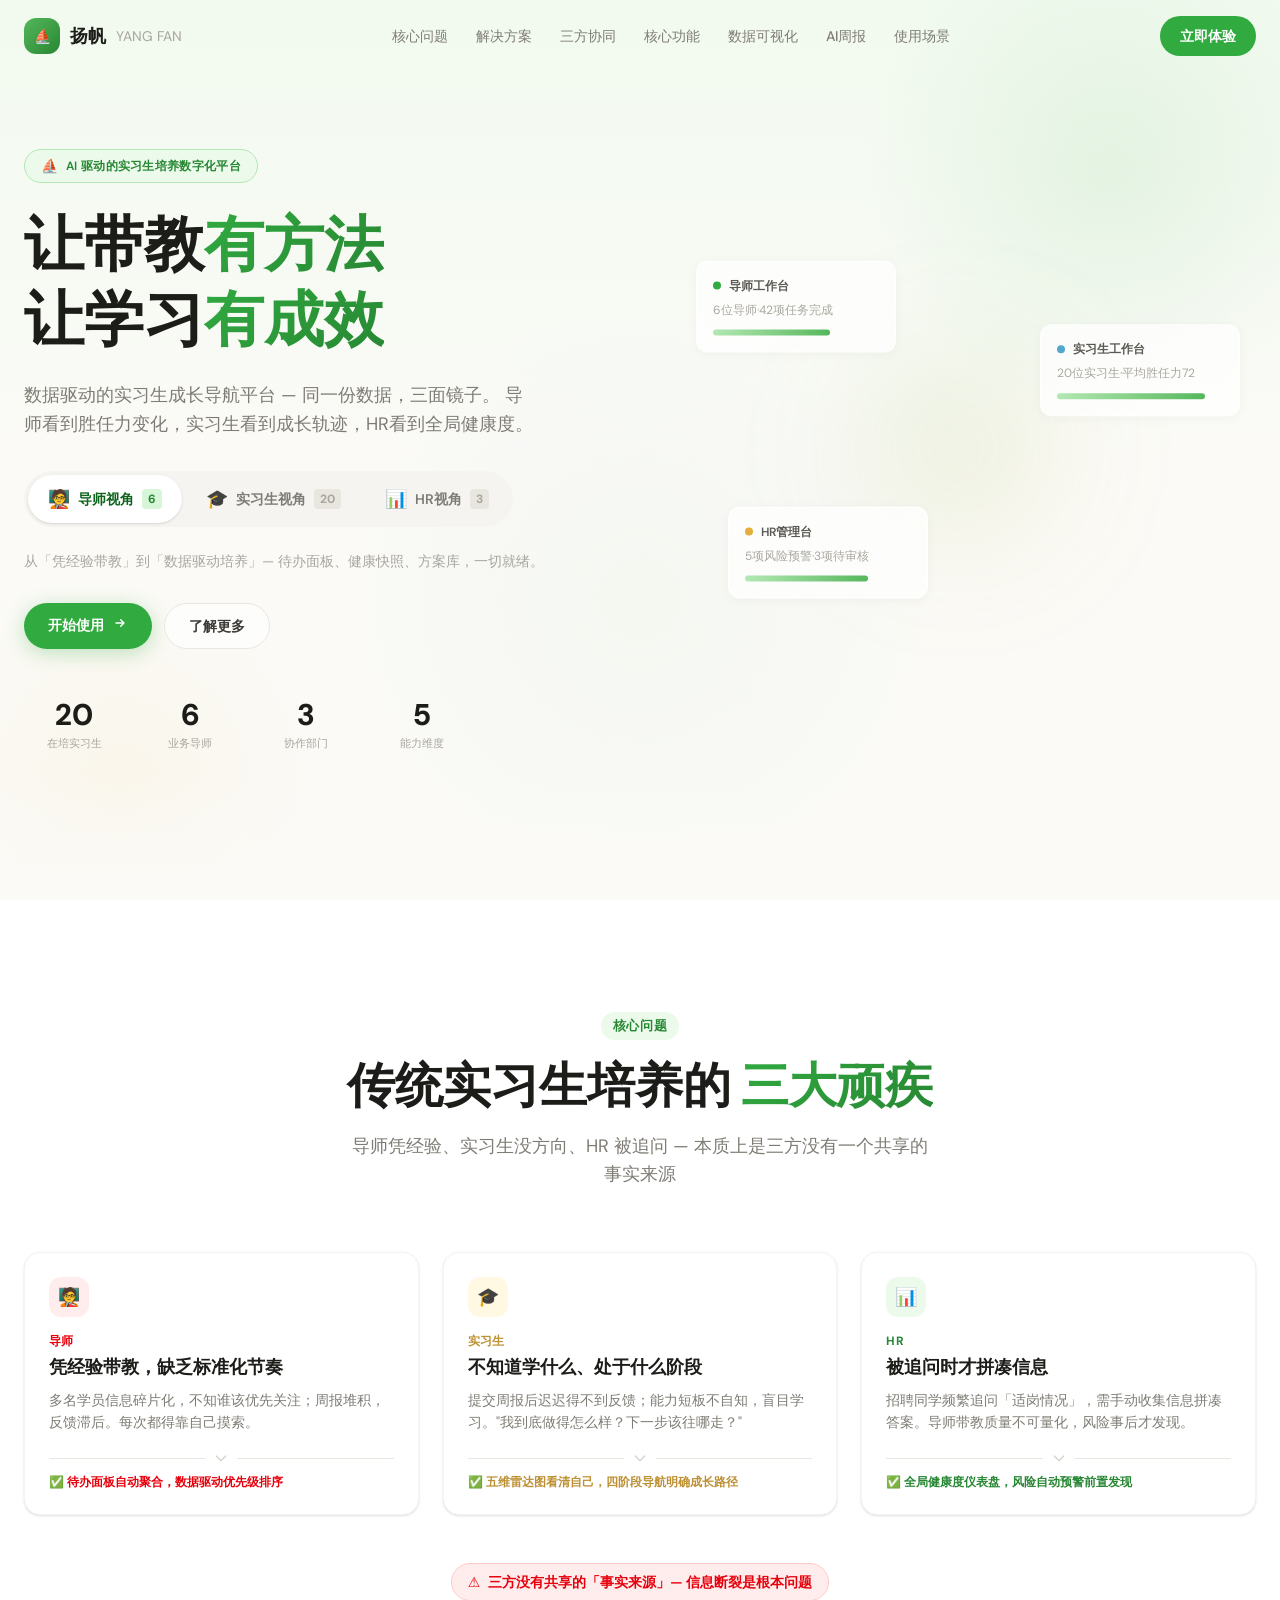
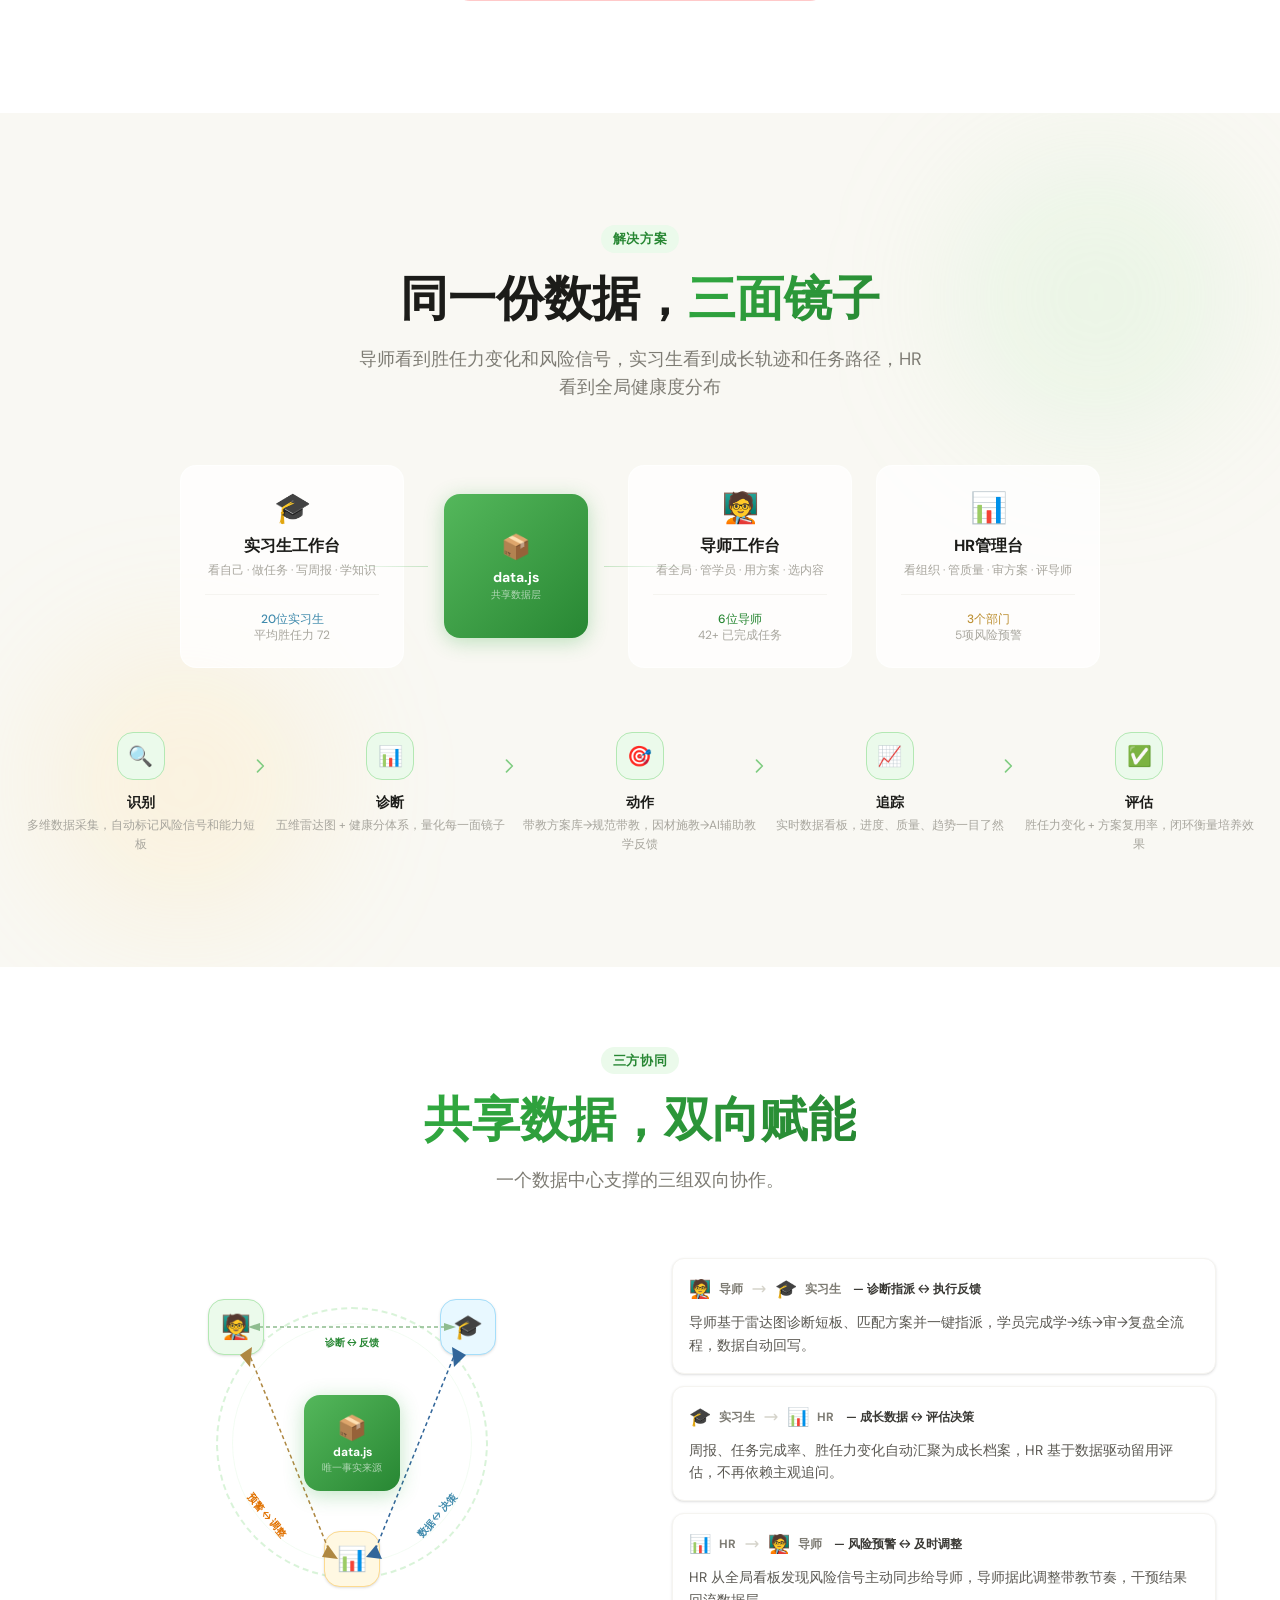
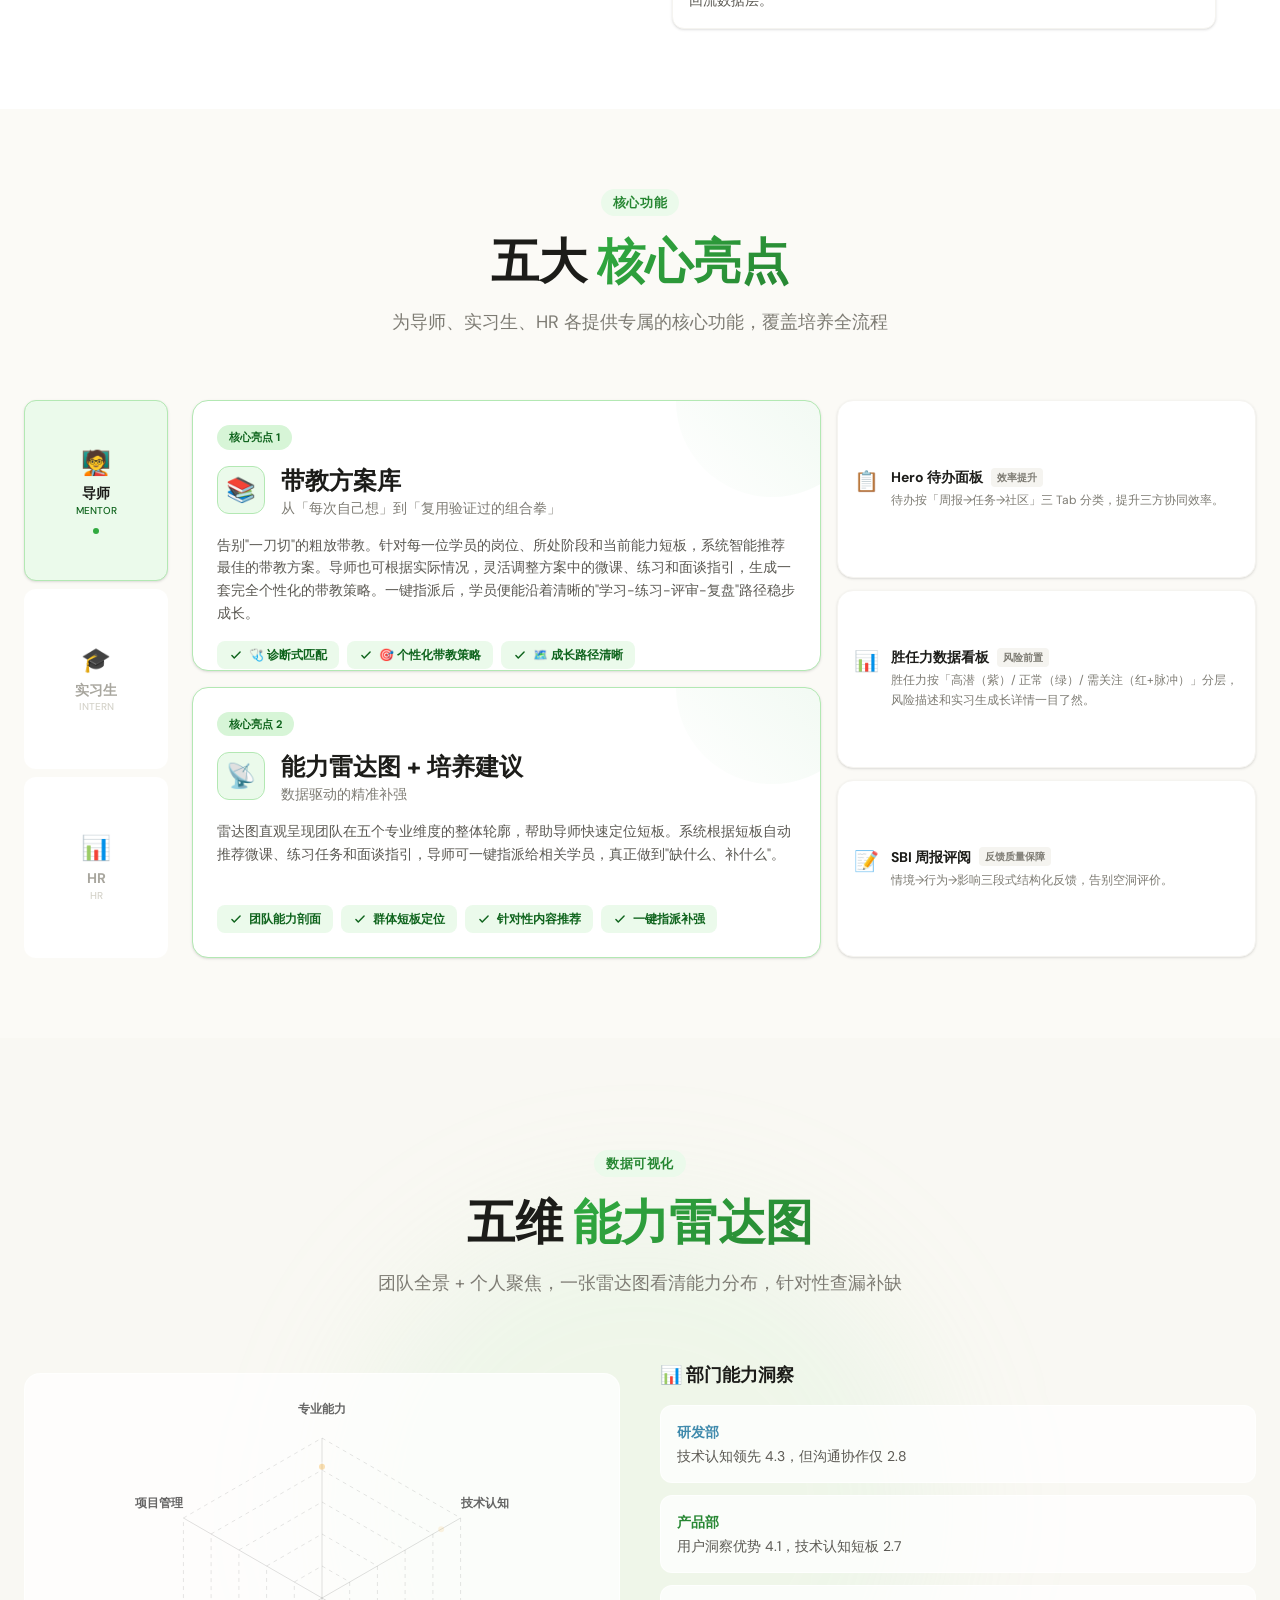
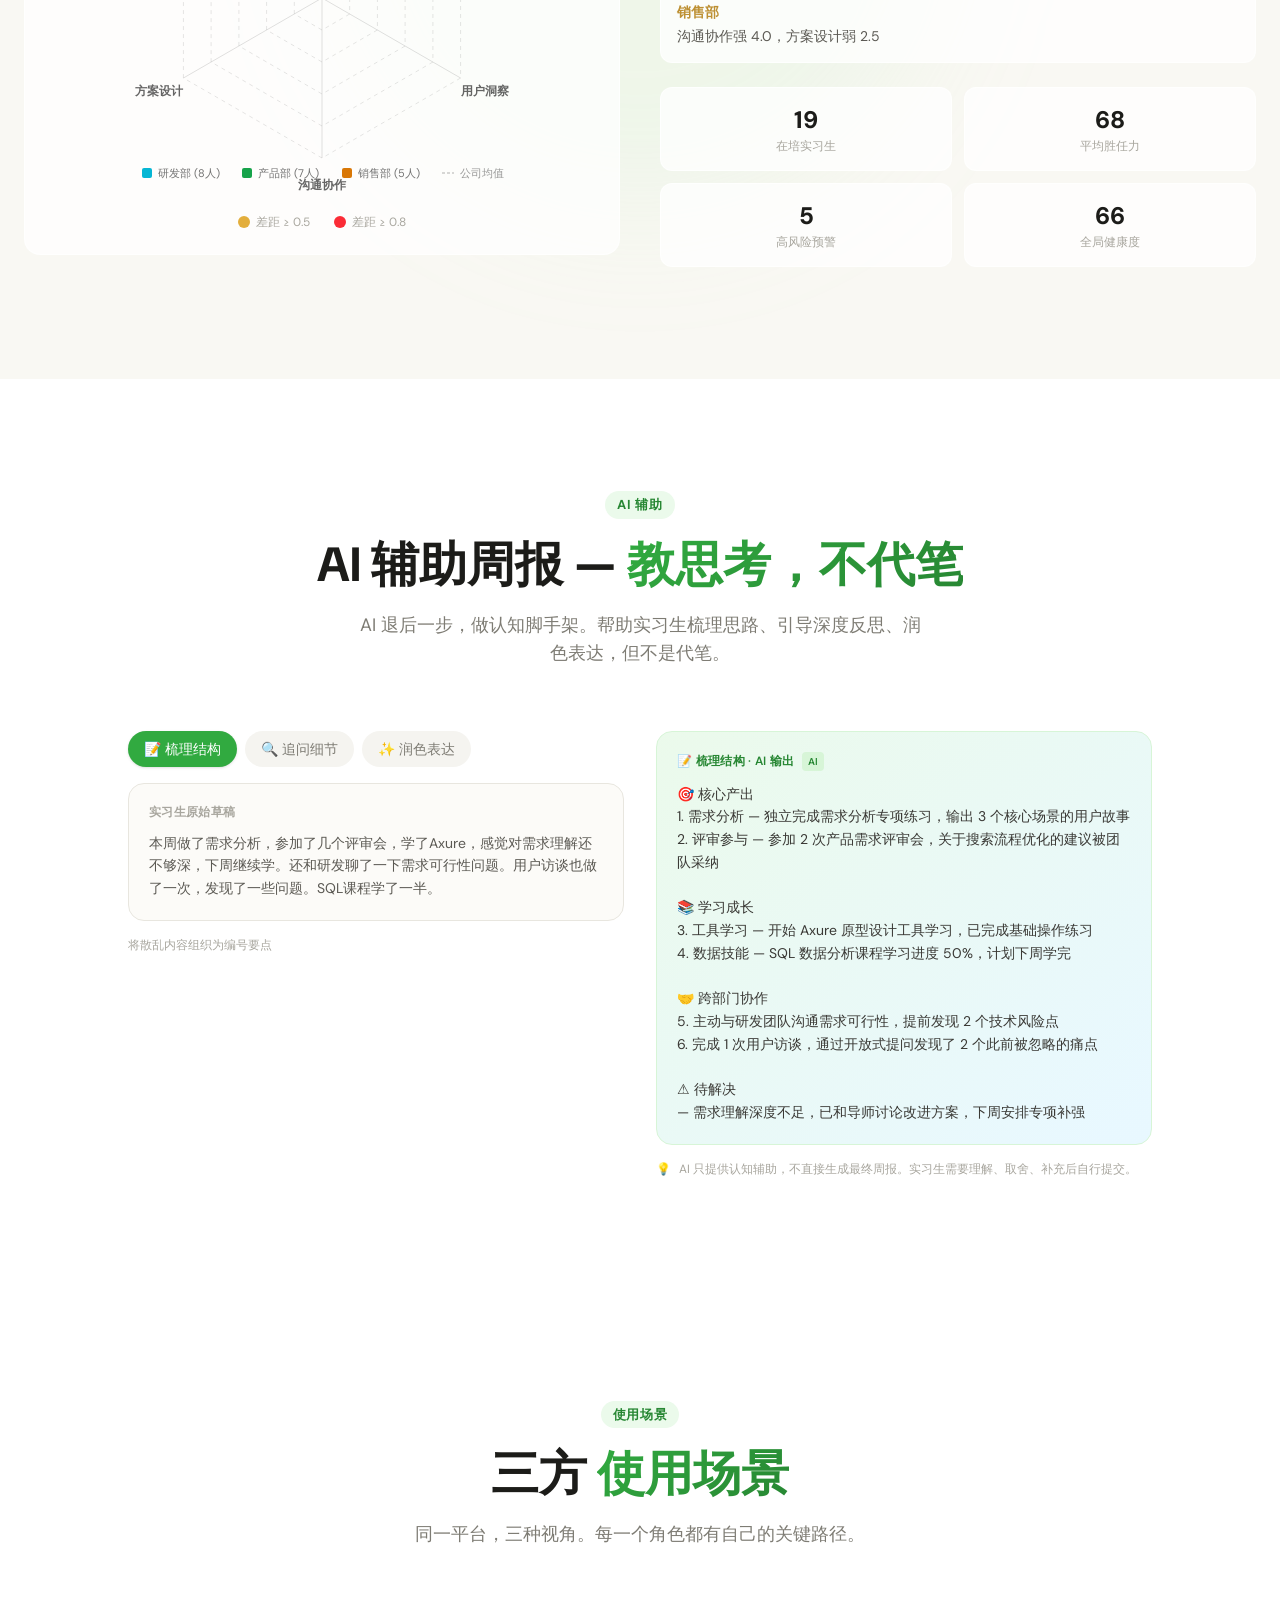
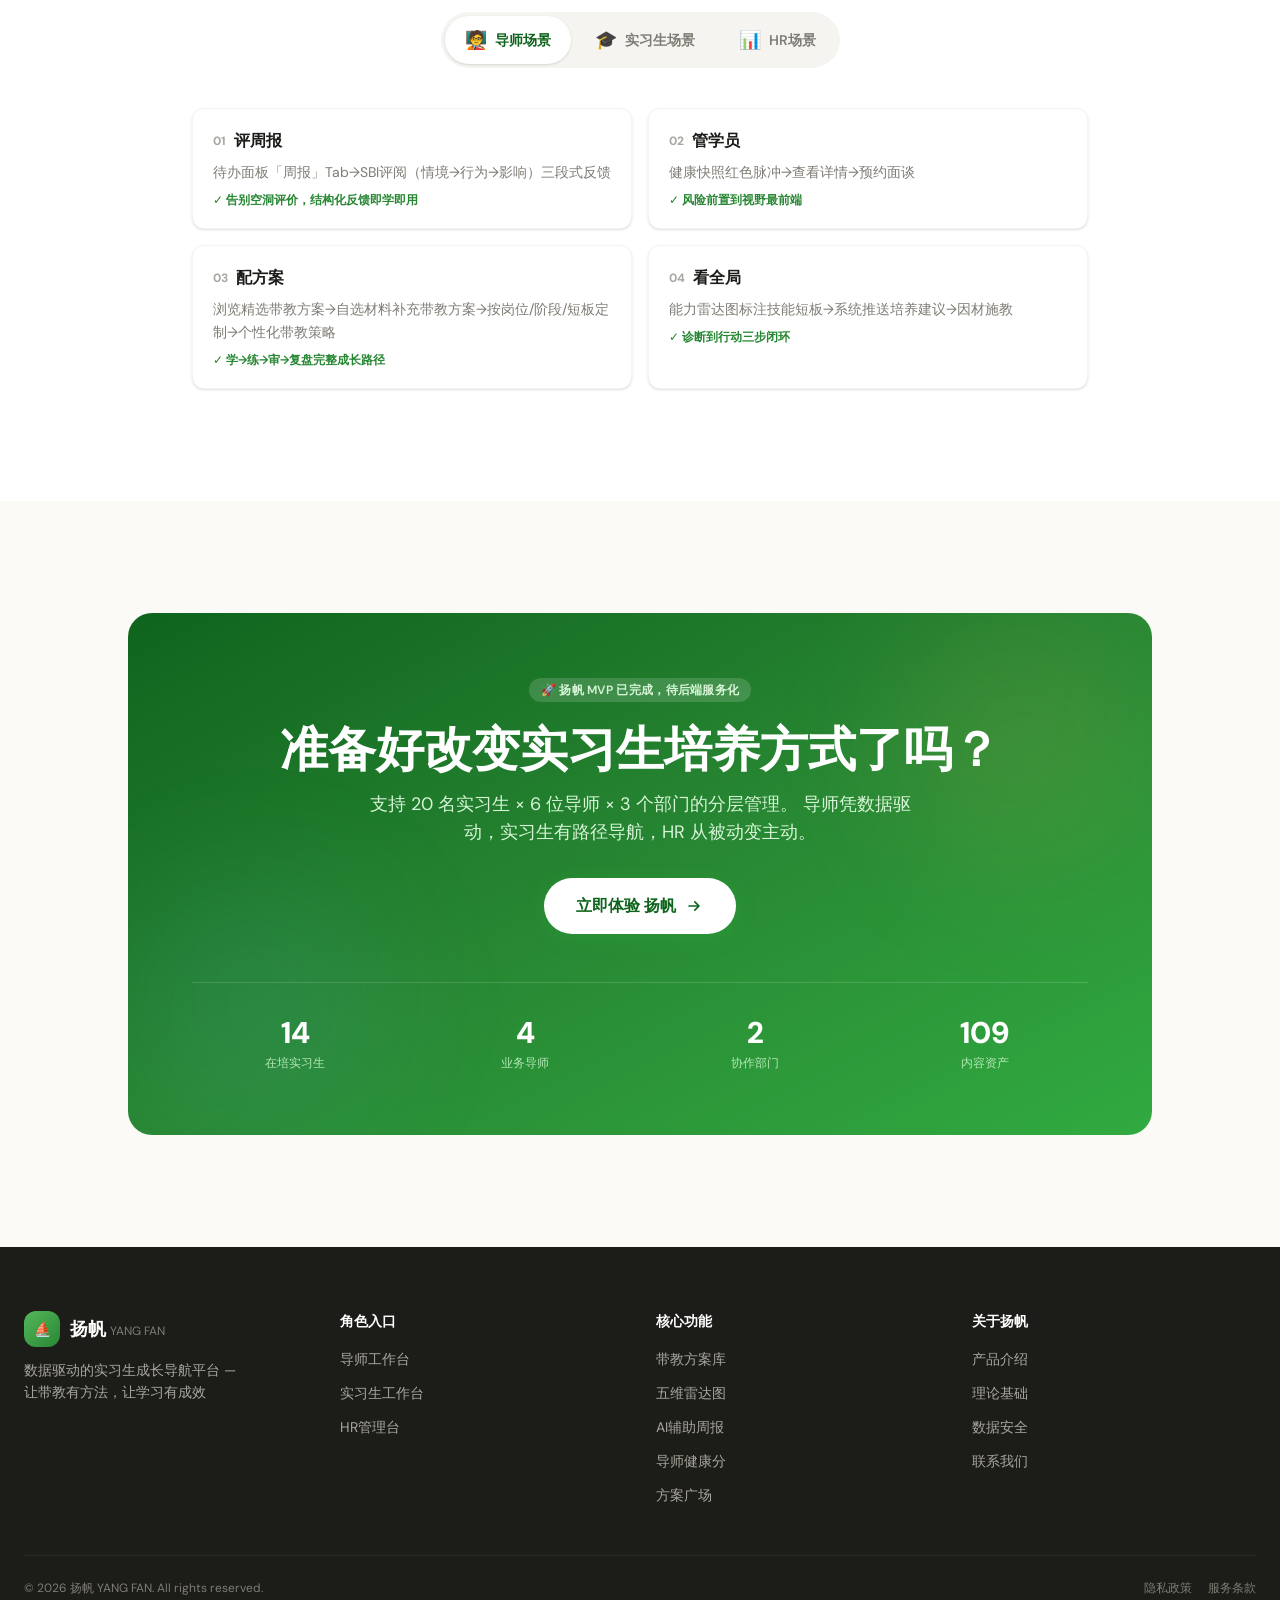
==== index.html @ 38d9a48e "Deploy yangfan-demo-zh demo" ====
<!DOCTYPE html>
<html lang="zh-CN">
<head>
  <meta charset="UTF-8" />
  <meta name="viewport" content="width=device-width, initial-scale=1.0" />
  <title>扬帆 YANG FAN — 数据驱动的实习生成长导航平台</title>
  <link rel="preconnect" href="https://fonts.googleapis.com" />
  <link rel="preconnect" href="https://fonts.gstatic.com" crossorigin />
  <link href="https://fonts.googleapis.com/css2?family=DM+Sans:opsz,wght@9..40,400;9..40,500;9..40,600;9..40,700;9..40,800&display=swap" rel="stylesheet" />
  <script type="module" crossorigin src="./assets/index-LBkyWSXF.js"></script>
  <link rel="stylesheet" crossorigin href="./assets/index-oeOdbUMu.css">
</head>
<body>
  <div id="root"></div>
</body>
</html>
---- assets/index-oeOdbUMu.css ----
/*! tailwindcss v4.3.1 | MIT License | https://tailwindcss.com */@layer properties{@supports (((-webkit-hyphens:none)) and (not (margin-trim:inline))) or ((-moz-orient:inline) and (not (color:rgb(from red r g b)))){*,:before,:after,::backdrop{--tw-translate-x:0;--tw-translate-y:0;--tw-translate-z:0;--tw-rotate-x:initial;--tw-rotate-y:initial;--tw-rotate-z:initial;--tw-skew-x:initial;--tw-skew-y:initial;--tw-space-y-reverse:0;--tw-border-style:solid;--tw-gradient-position:initial;--tw-gradient-from:#0000;--tw-gradient-via:#0000;--tw-gradient-to:#0000;--tw-gradient-stops:initial;--tw-gradient-via-stops:initial;--tw-gradient-from-position:0%;--tw-gradient-via-position:50%;--tw-gradient-to-position:100%;--tw-leading:initial;--tw-font-weight:initial;--tw-tracking:initial;--tw-shadow:0 0 #0000;--tw-shadow-color:initial;--tw-shadow-alpha:100%;--tw-inset-shadow:0 0 #0000;--tw-inset-shadow-color:initial;--tw-inset-shadow-alpha:100%;--tw-ring-color:initial;--tw-ring-shadow:0 0 #0000;--tw-inset-ring-color:initial;--tw-inset-ring-shadow:0 0 #0000;--tw-ring-inset:initial;--tw-ring-offset-width:0px;--tw-ring-offset-color:#fff;--tw-ring-offset-shadow:0 0 #0000;--tw-blur:initial;--tw-brightness:initial;--tw-contrast:initial;--tw-grayscale:initial;--tw-hue-rotate:initial;--tw-invert:initial;--tw-opacity:initial;--tw-saturate:initial;--tw-sepia:initial;--tw-drop-shadow:initial;--tw-drop-shadow-color:initial;--tw-drop-shadow-alpha:100%;--tw-drop-shadow-size:initial;--tw-backdrop-blur:initial;--tw-backdrop-brightness:initial;--tw-backdrop-contrast:initial;--tw-backdrop-grayscale:initial;--tw-backdrop-hue-rotate:initial;--tw-backdrop-invert:initial;--tw-backdrop-opacity:initial;--tw-backdrop-saturate:initial;--tw-backdrop-sepia:initial;--tw-duration:initial;--tw-ease:initial;--tw-scale-x:1;--tw-scale-y:1;--tw-scale-z:1}}}@layer theme{:root,:host{--font-sans:"DM Sans", "Inter", system-ui, -apple-system, "PingFang SC", "Microsoft YaHei", sans-serif;--font-mono:ui-monospace, SFMono-Regular, Menlo, Monaco, Consolas, "Liberation Mono", "Courier New", monospace;--color-red-200:oklch(88.5% .062 18.334);--color-red-500:oklch(63.7% .237 25.331);--color-red-600:oklch(57.7% .245 27.325);--color-amber-600:oklch(66.6% .179 58.318);--color-yellow-50:oklch(98% .03 90);--color-yellow-100:oklch(95% .07 88);--color-yellow-200:oklch(90% .1 86);--color-yellow-400:oklch(82% .13 85);--color-yellow-500:oklch(78% .14 83);--color-yellow-600:oklch(68% .12 82);--color-yellow-700:oklch(56% .1 80);--color-green-50:oklch(97% .025 145);--color-green-100:oklch(94% .05 145);--color-green-200:oklch(88% .09 145);--color-green-300:oklch(78% .13 145);--color-green-400:oklch(70% .16 145);--color-green-500:oklch(65% .18 145);--color-green-600:oklch(55% .15 145);--color-green-700:oklch(44% .13 145);--color-sky-50:oklch(97% .02 230);--color-sky-100:oklch(93% .04 230);--color-sky-200:oklch(87% .07 230);--color-sky-400:oklch(74% .1 230);--color-sky-500:oklch(69% .1 230);--color-sky-600:oklch(60% .09 230);--color-sky-700:oklch(48% .07 230);--color-neutral-50:oklch(98.8% .004 96);--color-neutral-100:oklch(96.8% .006 96);--color-neutral-200:oklch(92.5% .01 96);--color-neutral-300:oklch(86.5% .012 96);--color-neutral-400:oklch(72.5% .012 96);--color-neutral-500:oklch(58.5% .012 96);--color-neutral-600:oklch(46.5% .01 96);--color-neutral-700:oklch(34.5% .008 96);--color-neutral-800:oklch(22.5% .006 96);--color-white:#fff;--spacing:.25rem;--container-md:28rem;--container-lg:32rem;--container-xl:36rem;--container-2xl:42rem;--container-4xl:56rem;--container-5xl:64rem;--container-6xl:72rem;--container-7xl:80rem;--text-xs:.75rem;--text-xs--line-height:calc(1 / .75);--text-sm:.875rem;--text-sm--line-height:calc(1.25 / .875);--text-base:1rem;--text-base--line-height: 1.5 ;--text-lg:1.125rem;--text-lg--line-height:calc(1.75 / 1.125);--text-xl:1.25rem;--text-xl--line-height:calc(1.75 / 1.25);--text-2xl:1.5rem;--text-2xl--line-height:calc(2 / 1.5);--text-3xl:1.875rem;--text-3xl--line-height: 1.2 ;--text-4xl:2.25rem;--text-4xl--line-height:calc(2.5 / 2.25);--text-5xl:3rem;--text-5xl--line-height:1;--text-6xl:3.75rem;--text-6xl--line-height:1;--font-weight-normal:400;--font-weight-medium:500;--font-weight-semibold:600;--font-weight-bold:700;--font-weight-extrabold:800;--tracking-wide:.025em;--tracking-wider:.05em;--leading-tight:1.25;--leading-normal:1.5;--leading-relaxed:1.625;--radius-lg:.5rem;--radius-xl:.75rem;--radius-2xl:1rem;--radius-3xl:1.5rem;--shadow-xs:0 1px 2px 0 #0000000d;--shadow-sm:0 1px 3px 0 #0000001a, 0 1px 2px -1px #0000001a;--shadow-md:0 4px 6px -1px #0000001a, 0 2px 4px -2px #0000001a;--shadow-lg:0 10px 15px -3px #0000001a, 0 4px 6px -4px #0000001a;--shadow-xl:0 20px 25px -5px #0000001a, 0 8px 10px -6px #0000001a;--ease-in:cubic-bezier(.4, 0, 1, 1);--ease-out:cubic-bezier(0, 0, .2, 1);--ease-in-out:cubic-bezier(.4, 0, .2, 1);--blur-sm:8px;--blur-xl:24px;--blur-3xl:64px;--default-transition-duration:.15s;--default-transition-timing-function:cubic-bezier(.4, 0, .2, 1);--default-font-family:var(--font-sans);--default-mono-font-family:var(--font-mono);--color-danger-light:oklch(96% .02 18);--color-bg:oklch(98.5% .005 96);--color-bg-warm:oklch(97.8% .006 96);--shadow-card:0 4px 20px oklch(0% 0 0/.06)}}@layer base{*,:after,:before,::backdrop{box-sizing:border-box;border:0 solid;margin:0;padding:0}::file-selector-button{box-sizing:border-box;border:0 solid;margin:0;padding:0}html,:host{-webkit-text-size-adjust:100%;-moz-tab-size:4;tab-size:4;line-height:1.5;font-family:var(--default-font-family,ui-sans-serif, system-ui, sans-serif, "Apple Color Emoji", "Segoe UI Emoji", "Segoe UI Symbol", "Noto Color Emoji");font-feature-settings:var(--default-font-feature-settings,normal);font-variation-settings:var(--default-font-variation-settings,normal);-webkit-tap-highlight-color:transparent}hr{height:0;color:inherit;border-top-width:1px}abbr:where([title]){-webkit-text-decoration:underline dotted;text-decoration:underline dotted}h1,h2,h3,h4,h5,h6{font-size:inherit;font-weight:inherit}a{color:inherit;-webkit-text-decoration:inherit;text-decoration:inherit}b,strong{font-weight:bolder}code,kbd,samp,pre{font-family:var(--default-mono-font-family,ui-monospace, SFMono-Regular, Menlo, Monaco, Consolas, "Liberation Mono", "Courier New", monospace);font-feature-settings:var(--default-mono-font-feature-settings,normal);font-variation-settings:var(--default-mono-font-variation-settings,normal);font-size:1em}small{font-size:80%}sub,sup{vertical-align:baseline;font-size:75%;line-height:0;position:relative}sub{bottom:-.25em}sup{top:-.5em}table{text-indent:0;border-color:inherit;border-collapse:collapse}:-moz-focusring{outline:auto}progress{vertical-align:baseline}summary{display:list-item}ol,ul,menu{list-style:none}img,svg,video,canvas,audio,iframe,embed,object{vertical-align:middle;display:block}img,video{max-width:100%;height:auto}button,input,select,optgroup,textarea{font:inherit;font-feature-settings:inherit;font-variation-settings:inherit;letter-spacing:inherit;color:inherit;opacity:1;background-color:#0000;border-radius:0}::file-selector-button{font:inherit;font-feature-settings:inherit;font-variation-settings:inherit;letter-spacing:inherit;color:inherit;opacity:1;background-color:#0000;border-radius:0}:where(select:is([multiple],[size])) optgroup{font-weight:bolder}:where(select:is([multiple],[size])) optgroup option{padding-inline-start:20px}::file-selector-button{margin-inline-end:4px}::placeholder{opacity:1}@supports (not ((-webkit-appearance:-apple-pay-button))) or (contain-intrinsic-size:1px){::placeholder{color:currentColor}@supports (color:color-mix(in lab,red,red)){::placeholder{color:color-mix(in oklab,currentcolor 50%,transparent)}}}textarea{resize:vertical}::-webkit-search-decoration{-webkit-appearance:none}::-webkit-date-and-time-value{min-height:1lh;text-align:inherit}::-webkit-datetime-edit{display:inline-flex}::-webkit-datetime-edit-fields-wrapper{padding:0}::-webkit-datetime-edit{padding-block:0}::-webkit-datetime-edit-year-field{padding-block:0}::-webkit-datetime-edit-month-field{padding-block:0}::-webkit-datetime-edit-day-field{padding-block:0}::-webkit-datetime-edit-hour-field{padding-block:0}::-webkit-datetime-edit-minute-field{padding-block:0}::-webkit-datetime-edit-second-field{padding-block:0}::-webkit-datetime-edit-millisecond-field{padding-block:0}::-webkit-datetime-edit-meridiem-field{padding-block:0}::-webkit-calendar-picker-indicator{line-height:1}:-moz-ui-invalid{box-shadow:none}button,input:where([type=button],[type=reset],[type=submit]){-webkit-appearance:button;-moz-appearance:button;appearance:button}::file-selector-button{-webkit-appearance:button;-moz-appearance:button;appearance:button}::-webkit-inner-spin-button{height:auto}::-webkit-outer-spin-button{height:auto}[hidden]:where(:not([hidden=until-found])){display:none!important}html{scroll-behavior:smooth;font-family:var(--font-sans)}body{background-color:var(--color-bg);color:var(--color-neutral-800);-webkit-font-smoothing:antialiased;-moz-osx-font-smoothing:grayscale}::selection{color:var(--color-green-700);background-color:#31aa4033}}@layer components;@layer utilities{.pointer-events-none{pointer-events:none}.visible{visibility:visible}.absolute{position:absolute}.fixed{position:fixed}.relative{position:relative}.inset-0{top:0;right:0;bottom:0;left:0}.inset-2{inset:calc(var(--spacing) * 2)}.inset-6{inset:calc(var(--spacing) * 6)}.-top-20{top:calc(var(--spacing) * -20)}.top-0{top:0}.top-1\/2{top:50%}.top-1\/3{top:33.3333%}.top-4{top:calc(var(--spacing) * 4)}.top-6{top:calc(var(--spacing) * 6)}.top-9{top:calc(var(--spacing) * 9)}.top-10{top:calc(var(--spacing) * 10)}.top-20{top:calc(var(--spacing) * 20)}.-right-3{right:calc(var(--spacing) * -3)}.-right-20{right:calc(var(--spacing) * -20)}.-right-28{right:calc(var(--spacing) * -28)}.right-0{right:0}.right-4{right:calc(var(--spacing) * 4)}.right-8{right:calc(var(--spacing) * 8)}.right-10{right:calc(var(--spacing) * 10)}.-bottom-20{bottom:calc(var(--spacing) * -20)}.bottom-0{bottom:0}.bottom-10{bottom:calc(var(--spacing) * 10)}.bottom-12{bottom:calc(var(--spacing) * 12)}.bottom-16{bottom:calc(var(--spacing) * 16)}.-left-20{left:calc(var(--spacing) * -20)}.-left-28{left:calc(var(--spacing) * -28)}.left-0{left:0}.left-1\/2{left:50%}.left-8{left:calc(var(--spacing) * 8)}.left-10{left:calc(var(--spacing) * 10)}.left-16{left:calc(var(--spacing) * 16)}.z-10{z-index:10}.z-50{z-index:50}.col-span-2{grid-column:span 2/span 2}.container{width:100%}@media(min-width:40rem){.container{max-width:40rem}}@media(min-width:48rem){.container{max-width:48rem}}@media(min-width:64rem){.container{max-width:64rem}}@media(min-width:80rem){.container{max-width:80rem}}@media(min-width:96rem){.container{max-width:96rem}}.mx-auto{margin-inline:auto}.mt-0\.5{margin-top:calc(var(--spacing) * .5)}.mt-1{margin-top:var(--spacing)}.mt-2{margin-top:calc(var(--spacing) * 2)}.mt-3{margin-top:calc(var(--spacing) * 3)}.mt-4{margin-top:calc(var(--spacing) * 4)}.mt-12{margin-top:calc(var(--spacing) * 12)}.mt-auto{margin-top:auto}.mb-0\.5{margin-bottom:calc(var(--spacing) * .5)}.mb-1{margin-bottom:var(--spacing)}.mb-2{margin-bottom:calc(var(--spacing) * 2)}.mb-3{margin-bottom:calc(var(--spacing) * 3)}.mb-4{margin-bottom:calc(var(--spacing) * 4)}.mb-6{margin-bottom:calc(var(--spacing) * 6)}.mb-8{margin-bottom:calc(var(--spacing) * 8)}.mb-10{margin-bottom:calc(var(--spacing) * 10)}.mb-12{margin-bottom:calc(var(--spacing) * 12)}.mb-16{margin-bottom:calc(var(--spacing) * 16)}.ml-1{margin-left:var(--spacing)}.ml-2{margin-left:calc(var(--spacing) * 2)}.block{display:block}.contents{display:contents}.flex{display:flex}.grid{display:grid}.hidden{display:none}.inline{display:inline}.inline-block{display:inline-block}.inline-flex{display:inline-flex}.table{display:table}.table-row{display:table-row}.h-1\.5{height:calc(var(--spacing) * 1.5)}.h-2{height:calc(var(--spacing) * 2)}.h-3{height:calc(var(--spacing) * 3)}.h-3\.5{height:calc(var(--spacing) * 3.5)}.h-4{height:calc(var(--spacing) * 4)}.h-5{height:calc(var(--spacing) * 5)}.h-9{height:calc(var(--spacing) * 9)}.h-10{height:calc(var(--spacing) * 10)}.h-12{height:calc(var(--spacing) * 12)}.h-14{height:calc(var(--spacing) * 14)}.h-16{height:calc(var(--spacing) * 16)}.h-24{height:calc(var(--spacing) * 24)}.h-28{height:calc(var(--spacing) * 28)}.h-32{height:calc(var(--spacing) * 32)}.h-48{height:calc(var(--spacing) * 48)}.h-64{height:calc(var(--spacing) * 64)}.h-72{height:calc(var(--spacing) * 72)}.h-\[400px\]{height:400px}.h-\[500px\]{height:500px}.h-\[600px\]{height:600px}.h-auto{height:auto}.h-full{height:100%}.h-px{height:1px}.min-h-\[280px\]{min-height:280px}.min-h-screen{min-height:100vh}.w-1\.5{width:calc(var(--spacing) * 1.5)}.w-2{width:calc(var(--spacing) * 2)}.w-3{width:calc(var(--spacing) * 3)}.w-3\.5{width:calc(var(--spacing) * 3.5)}.w-4{width:calc(var(--spacing) * 4)}.w-5{width:calc(var(--spacing) * 5)}.w-9{width:calc(var(--spacing) * 9)}.w-10{width:calc(var(--spacing) * 10)}.w-12{width:calc(var(--spacing) * 12)}.w-14{width:calc(var(--spacing) * 14)}.w-24{width:calc(var(--spacing) * 24)}.w-28{width:calc(var(--spacing) * 28)}.w-48{width:calc(var(--spacing) * 48)}.w-64{width:calc(var(--spacing) * 64)}.w-72{width:calc(var(--spacing) * 72)}.w-\[400px\]{width:400px}.w-\[500px\]{width:500px}.w-\[600px\]{width:600px}.w-full{width:100%}.max-w-2xl{max-width:var(--container-2xl)}.max-w-4xl{max-width:var(--container-4xl)}.max-w-5xl{max-width:var(--container-5xl)}.max-w-6xl{max-width:var(--container-6xl)}.max-w-7xl{max-width:var(--container-7xl)}.max-w-56{max-width:calc(var(--spacing) * 56)}.max-w-\[400px\]{max-width:400px}.max-w-lg{max-width:var(--container-lg)}.max-w-md{max-width:var(--container-md)}.max-w-xl{max-width:var(--container-xl)}.min-w-0{min-width:0}.flex-1{flex:1}.flex-shrink{flex-shrink:1}.shrink-0{flex-shrink:0}.border-collapse{border-collapse:collapse}.-translate-x-1\/2{--tw-translate-x: -50% ;translate:var(--tw-translate-x) var(--tw-translate-y)}.translate-x-1\/4{--tw-translate-x: 25% ;translate:var(--tw-translate-x) var(--tw-translate-y)}.-translate-y-1\/2{--tw-translate-y: -50% ;translate:var(--tw-translate-x) var(--tw-translate-y)}.-rotate-\[50deg\]{rotate:-50deg}.rotate-\[50deg\]{rotate:50deg}.transform{transform:var(--tw-rotate-x,) var(--tw-rotate-y,) var(--tw-rotate-z,) var(--tw-skew-x,) var(--tw-skew-y,)}.resize{resize:both}.grid-cols-1{grid-template-columns:repeat(1,minmax(0,1fr))}.grid-cols-2{grid-template-columns:repeat(2,minmax(0,1fr))}.grid-cols-4{grid-template-columns:repeat(4,minmax(0,1fr))}.flex-col{flex-direction:column}.flex-wrap{flex-wrap:wrap}.items-center{align-items:center}.items-start{align-items:flex-start}.justify-between{justify-content:space-between}.justify-center{justify-content:center}.gap-1{gap:var(--spacing)}.gap-1\.5{gap:calc(var(--spacing) * 1.5)}.gap-2{gap:calc(var(--spacing) * 2)}.gap-2\.5{gap:calc(var(--spacing) * 2.5)}.gap-3{gap:calc(var(--spacing) * 3)}.gap-4{gap:calc(var(--spacing) * 4)}.gap-5{gap:calc(var(--spacing) * 5)}.gap-6{gap:calc(var(--spacing) * 6)}.gap-8{gap:calc(var(--spacing) * 8)}.gap-10{gap:calc(var(--spacing) * 10)}.gap-12{gap:calc(var(--spacing) * 12)}:where(.space-y-2>:not(:last-child)){--tw-space-y-reverse:0;margin-block-start:calc(calc(var(--spacing) * 2) * var(--tw-space-y-reverse));margin-block-end:calc(calc(var(--spacing) * 2) * calc(1 - var(--tw-space-y-reverse)))}:where(.space-y-2\.5>:not(:last-child)){--tw-space-y-reverse:0;margin-block-start:calc(calc(var(--spacing) * 2.5) * var(--tw-space-y-reverse));margin-block-end:calc(calc(var(--spacing) * 2.5) * calc(1 - var(--tw-space-y-reverse)))}:where(.space-y-4>:not(:last-child)){--tw-space-y-reverse:0;margin-block-start:calc(calc(var(--spacing) * 4) * var(--tw-space-y-reverse));margin-block-end:calc(calc(var(--spacing) * 4) * calc(1 - var(--tw-space-y-reverse)))}:where(.space-y-6>:not(:last-child)){--tw-space-y-reverse:0;margin-block-start:calc(calc(var(--spacing) * 6) * var(--tw-space-y-reverse));margin-block-end:calc(calc(var(--spacing) * 6) * calc(1 - var(--tw-space-y-reverse)))}.self-start{align-self:flex-start}.overflow-hidden{overflow:hidden}.rounded{border-radius:.25rem}.rounded-2xl{border-radius:var(--radius-2xl)}.rounded-3xl{border-radius:var(--radius-3xl)}.rounded-full{border-radius:3.40282e38px}.rounded-lg{border-radius:var(--radius-lg)}.rounded-xl{border-radius:var(--radius-xl)}.border{border-style:var(--tw-border-style);border-width:1px}.border-2{border-style:var(--tw-border-style);border-width:2px}.border-t{border-top-style:var(--tw-border-style);border-top-width:1px}.border-dashed{--tw-border-style:dashed;border-style:dashed}.border-green-100{border-color:var(--color-green-100)}.border-green-100\/30{border-color:#d7f5d74d}@supports (color:color-mix(in lab,red,red)){.border-green-100\/30{border-color:color-mix(in oklab,var(--color-green-100) 30%,transparent)}}.border-green-200{border-color:var(--color-green-200)}.border-green-200\/50{border-color:#b3e8b380}@supports (color:color-mix(in lab,red,red)){.border-green-200\/50{border-color:color-mix(in oklab,var(--color-green-200) 50%,transparent)}}.border-neutral-100{border-color:var(--color-neutral-100)}.border-neutral-200{border-color:var(--color-neutral-200)}.border-neutral-700\/50{border-color:#3a393580}@supports (color:color-mix(in lab,red,red)){.border-neutral-700\/50{border-color:color-mix(in oklab,var(--color-neutral-700) 50%,transparent)}}.border-red-200{border-color:var(--color-red-200)}.border-sky-100{border-color:var(--color-sky-100)}.border-sky-200{border-color:var(--color-sky-200)}.border-transparent{border-color:#0000}.border-white\/15{border-color:#ffffff26}@supports (color:color-mix(in lab,red,red)){.border-white\/15{border-color:color-mix(in oklab,var(--color-white) 15%,transparent)}}.border-white\/20{border-color:#fff3}@supports (color:color-mix(in lab,red,red)){.border-white\/20{border-color:color-mix(in oklab,var(--color-white) 20%,transparent)}}.border-white\/80{border-color:#fffc}@supports (color:color-mix(in lab,red,red)){.border-white\/80{border-color:color-mix(in oklab,var(--color-white) 80%,transparent)}}.border-yellow-100{border-color:var(--color-yellow-100)}.border-yellow-200{border-color:var(--color-yellow-200)}.border-t-green-500{border-top-color:var(--color-green-500)}.border-t-red-500{border-top-color:var(--color-red-500)}.border-t-yellow-500{border-top-color:var(--color-yellow-500)}.border-l-green-400{border-left-color:var(--color-green-400)}.border-l-sky-400{border-left-color:var(--color-sky-400)}.border-l-yellow-400{border-left-color:var(--color-yellow-400)}.bg-bg{background-color:var(--color-bg)}.bg-bg-warm{background-color:var(--color-bg-warm)}.bg-danger-light{background-color:var(--color-danger-light)}.bg-green-50{background-color:var(--color-green-50)}.bg-green-50\/50{background-color:#ebfaeb80}@supports (color:color-mix(in lab,red,red)){.bg-green-50\/50{background-color:color-mix(in oklab,var(--color-green-50) 50%,transparent)}}.bg-green-100{background-color:var(--color-green-100)}.bg-green-200\/15{background-color:#b3e8b326}@supports (color:color-mix(in lab,red,red)){.bg-green-200\/15{background-color:color-mix(in oklab,var(--color-green-200) 15%,transparent)}}.bg-green-200\/20{background-color:#b3e8b333}@supports (color:color-mix(in lab,red,red)){.bg-green-200\/20{background-color:color-mix(in oklab,var(--color-green-200) 20%,transparent)}}.bg-green-400{background-color:var(--color-green-400)}.bg-green-400\/30{background-color:#54b85b4d}@supports (color:color-mix(in lab,red,red)){.bg-green-400\/30{background-color:color-mix(in oklab,var(--color-green-400) 30%,transparent)}}.bg-green-500{background-color:var(--color-green-500)}.bg-green-500\/20{background-color:#31aa4033}@supports (color:color-mix(in lab,red,red)){.bg-green-500\/20{background-color:color-mix(in oklab,var(--color-green-500) 20%,transparent)}}.bg-green-500\/30{background-color:#31aa404d}@supports (color:color-mix(in lab,red,red)){.bg-green-500\/30{background-color:color-mix(in oklab,var(--color-green-500) 30%,transparent)}}.bg-neutral-50{background-color:var(--color-neutral-50)}.bg-neutral-100{background-color:var(--color-neutral-100)}.bg-neutral-200{background-color:var(--color-neutral-200)}.bg-neutral-800{background-color:var(--color-neutral-800)}.bg-red-500{background-color:var(--color-red-500)}.bg-sky-50{background-color:var(--color-sky-50)}.bg-sky-50\/50{background-color:#e9f8ff80}@supports (color:color-mix(in lab,red,red)){.bg-sky-50\/50{background-color:color-mix(in oklab,var(--color-sky-50) 50%,transparent)}}.bg-sky-100{background-color:var(--color-sky-100)}.bg-sky-400\/10{background-color:#61b7de1a}@supports (color:color-mix(in lab,red,red)){.bg-sky-400\/10{background-color:color-mix(in oklab,var(--color-sky-400) 10%,transparent)}}.bg-sky-500{background-color:var(--color-sky-500)}.bg-transparent{background-color:#0000}.bg-white{background-color:var(--color-white)}.bg-white\/10{background-color:#ffffff1a}@supports (color:color-mix(in lab,red,red)){.bg-white\/10{background-color:color-mix(in oklab,var(--color-white) 10%,transparent)}}.bg-white\/15{background-color:#ffffff26}@supports (color:color-mix(in lab,red,red)){.bg-white\/15{background-color:color-mix(in oklab,var(--color-white) 15%,transparent)}}.bg-white\/50{background-color:#ffffff80}@supports (color:color-mix(in lab,red,red)){.bg-white\/50{background-color:color-mix(in oklab,var(--color-white) 50%,transparent)}}.bg-white\/60{background-color:#fff9}@supports (color:color-mix(in lab,red,red)){.bg-white\/60{background-color:color-mix(in oklab,var(--color-white) 60%,transparent)}}.bg-white\/80{background-color:#fffc}@supports (color:color-mix(in lab,red,red)){.bg-white\/80{background-color:color-mix(in oklab,var(--color-white) 80%,transparent)}}.bg-yellow-50{background-color:var(--color-yellow-50)}.bg-yellow-50\/50{background-color:#fff8e580}@supports (color:color-mix(in lab,red,red)){.bg-yellow-50\/50{background-color:color-mix(in oklab,var(--color-yellow-50) 50%,transparent)}}.bg-yellow-100{background-color:var(--color-yellow-100)}.bg-yellow-200\/20{background-color:#fcda9033}@supports (color:color-mix(in lab,red,red)){.bg-yellow-200\/20{background-color:color-mix(in oklab,var(--color-yellow-200) 20%,transparent)}}.bg-yellow-400\/10{background-color:#ebbd571a}@supports (color:color-mix(in lab,red,red)){.bg-yellow-400\/10{background-color:color-mix(in oklab,var(--color-yellow-400) 10%,transparent)}}.bg-yellow-500{background-color:var(--color-yellow-500)}.bg-gradient-to-b{--tw-gradient-position:to bottom in oklab;background-image:linear-gradient(var(--tw-gradient-stops))}.bg-gradient-to-bl{--tw-gradient-position:to bottom left in oklab;background-image:linear-gradient(var(--tw-gradient-stops))}.bg-gradient-to-br{--tw-gradient-position:to bottom right in oklab;background-image:linear-gradient(var(--tw-gradient-stops))}.bg-gradient-to-l{--tw-gradient-position:to left in oklab;background-image:linear-gradient(var(--tw-gradient-stops))}.bg-gradient-to-r{--tw-gradient-position:to right in oklab;background-image:linear-gradient(var(--tw-gradient-stops))}.bg-gradient-to-t{--tw-gradient-position:to top in oklab;background-image:linear-gradient(var(--tw-gradient-stops))}.from-bg{--tw-gradient-from:var(--color-bg);--tw-gradient-stops:var(--tw-gradient-via-stops,var(--tw-gradient-position), var(--tw-gradient-from) var(--tw-gradient-from-position), var(--tw-gradient-to) var(--tw-gradient-to-position))}.from-green-50{--tw-gradient-from:var(--color-green-50);--tw-gradient-stops:var(--tw-gradient-via-stops,var(--tw-gradient-position), var(--tw-gradient-from) var(--tw-gradient-from-position), var(--tw-gradient-to) var(--tw-gradient-to-position))}.from-green-50\/60{--tw-gradient-from:#ebfaeb99}@supports (color:color-mix(in lab,red,red)){.from-green-50\/60{--tw-gradient-from:color-mix(in oklab, var(--color-green-50) 60%, transparent)}}.from-green-50\/60{--tw-gradient-stops:var(--tw-gradient-via-stops,var(--tw-gradient-position), var(--tw-gradient-from) var(--tw-gradient-from-position), var(--tw-gradient-to) var(--tw-gradient-to-position))}.from-green-200{--tw-gradient-from:var(--color-green-200);--tw-gradient-stops:var(--tw-gradient-via-stops,var(--tw-gradient-position), var(--tw-gradient-from) var(--tw-gradient-from-position), var(--tw-gradient-to) var(--tw-gradient-to-position))}.from-green-400{--tw-gradient-from:var(--color-green-400);--tw-gradient-stops:var(--tw-gradient-via-stops,var(--tw-gradient-position), var(--tw-gradient-from) var(--tw-gradient-from-position), var(--tw-gradient-to) var(--tw-gradient-to-position))}.from-green-400\/30{--tw-gradient-from:#54b85b4d}@supports (color:color-mix(in lab,red,red)){.from-green-400\/30{--tw-gradient-from:color-mix(in oklab, var(--color-green-400) 30%, transparent)}}.from-green-400\/30{--tw-gradient-stops:var(--tw-gradient-via-stops,var(--tw-gradient-position), var(--tw-gradient-from) var(--tw-gradient-from-position), var(--tw-gradient-to) var(--tw-gradient-to-position))}.from-green-500\/10{--tw-gradient-from:#31aa401a}@supports (color:color-mix(in lab,red,red)){.from-green-500\/10{--tw-gradient-from:color-mix(in oklab, var(--color-green-500) 10%, transparent)}}.from-green-500\/10{--tw-gradient-stops:var(--tw-gradient-via-stops,var(--tw-gradient-position), var(--tw-gradient-from) var(--tw-gradient-from-position), var(--tw-gradient-to) var(--tw-gradient-to-position))}.from-green-500\/15{--tw-gradient-from:#31aa4026}@supports (color:color-mix(in lab,red,red)){.from-green-500\/15{--tw-gradient-from:color-mix(in oklab, var(--color-green-500) 15%, transparent)}}.from-green-500\/15{--tw-gradient-stops:var(--tw-gradient-via-stops,var(--tw-gradient-position), var(--tw-gradient-from) var(--tw-gradient-from-position), var(--tw-gradient-to) var(--tw-gradient-to-position))}.from-green-700{--tw-gradient-from:var(--color-green-700);--tw-gradient-stops:var(--tw-gradient-via-stops,var(--tw-gradient-position), var(--tw-gradient-from) var(--tw-gradient-from-position), var(--tw-gradient-to) var(--tw-gradient-to-position))}.from-sky-500\/10{--tw-gradient-from:#51a7cd1a}@supports (color:color-mix(in lab,red,red)){.from-sky-500\/10{--tw-gradient-from:color-mix(in oklab, var(--color-sky-500) 10%, transparent)}}.from-sky-500\/10{--tw-gradient-stops:var(--tw-gradient-via-stops,var(--tw-gradient-position), var(--tw-gradient-from) var(--tw-gradient-from-position), var(--tw-gradient-to) var(--tw-gradient-to-position))}.from-yellow-500\/10{--tw-gradient-from:#e3ae3b1a}@supports (color:color-mix(in lab,red,red)){.from-yellow-500\/10{--tw-gradient-from:color-mix(in oklab, var(--color-yellow-500) 10%, transparent)}}.from-yellow-500\/10{--tw-gradient-stops:var(--tw-gradient-via-stops,var(--tw-gradient-position), var(--tw-gradient-from) var(--tw-gradient-from-position), var(--tw-gradient-to) var(--tw-gradient-to-position))}.via-bg{--tw-gradient-via:var(--color-bg);--tw-gradient-via-stops:var(--tw-gradient-position), var(--tw-gradient-from) var(--tw-gradient-from-position), var(--tw-gradient-via) var(--tw-gradient-via-position), var(--tw-gradient-to) var(--tw-gradient-to-position);--tw-gradient-stops:var(--tw-gradient-via-stops)}.via-green-600{--tw-gradient-via:var(--color-green-600);--tw-gradient-via-stops:var(--tw-gradient-position), var(--tw-gradient-from) var(--tw-gradient-from-position), var(--tw-gradient-via) var(--tw-gradient-via-position), var(--tw-gradient-to) var(--tw-gradient-to-position);--tw-gradient-stops:var(--tw-gradient-via-stops)}.to-bg{--tw-gradient-to:var(--color-bg);--tw-gradient-stops:var(--tw-gradient-via-stops,var(--tw-gradient-position), var(--tw-gradient-from) var(--tw-gradient-from-position), var(--tw-gradient-to) var(--tw-gradient-to-position))}.to-green-400{--tw-gradient-to:var(--color-green-400);--tw-gradient-stops:var(--tw-gradient-via-stops,var(--tw-gradient-position), var(--tw-gradient-from) var(--tw-gradient-from-position), var(--tw-gradient-to) var(--tw-gradient-to-position))}.to-green-500{--tw-gradient-to:var(--color-green-500);--tw-gradient-stops:var(--tw-gradient-via-stops,var(--tw-gradient-position), var(--tw-gradient-from) var(--tw-gradient-from-position), var(--tw-gradient-to) var(--tw-gradient-to-position))}.to-green-600{--tw-gradient-to:var(--color-green-600);--tw-gradient-stops:var(--tw-gradient-via-stops,var(--tw-gradient-position), var(--tw-gradient-from) var(--tw-gradient-from-position), var(--tw-gradient-to) var(--tw-gradient-to-position))}.to-sky-50{--tw-gradient-to:var(--color-sky-50);--tw-gradient-stops:var(--tw-gradient-via-stops,var(--tw-gradient-position), var(--tw-gradient-from) var(--tw-gradient-from-position), var(--tw-gradient-to) var(--tw-gradient-to-position))}.to-transparent{--tw-gradient-to:transparent;--tw-gradient-stops:var(--tw-gradient-via-stops,var(--tw-gradient-position), var(--tw-gradient-from) var(--tw-gradient-from-position), var(--tw-gradient-to) var(--tw-gradient-to-position))}.to-yellow-500\/10{--tw-gradient-to:#e3ae3b1a}@supports (color:color-mix(in lab,red,red)){.to-yellow-500\/10{--tw-gradient-to:color-mix(in oklab, var(--color-yellow-500) 10%, transparent)}}.to-yellow-500\/10{--tw-gradient-stops:var(--tw-gradient-via-stops,var(--tw-gradient-position), var(--tw-gradient-from) var(--tw-gradient-from-position), var(--tw-gradient-to) var(--tw-gradient-to-position))}.text-gradient{background:linear-gradient(135deg,var(--color-green-500),var(--color-green-600));-webkit-text-fill-color:transparent;-webkit-background-clip:text;background-clip:text}.p-1{padding:var(--spacing)}.p-2{padding:calc(var(--spacing) * 2)}.p-4{padding:calc(var(--spacing) * 4)}.p-5{padding:calc(var(--spacing) * 5)}.p-6{padding:calc(var(--spacing) * 6)}.p-10{padding:calc(var(--spacing) * 10)}.px-1\.5{padding-inline:calc(var(--spacing) * 1.5)}.px-2\.5{padding-inline:calc(var(--spacing) * 2.5)}.px-3{padding-inline:calc(var(--spacing) * 3)}.px-4{padding-inline:calc(var(--spacing) * 4)}.px-5{padding-inline:calc(var(--spacing) * 5)}.px-6{padding-inline:calc(var(--spacing) * 6)}.px-8{padding-inline:calc(var(--spacing) * 8)}.py-0\.5{padding-block:calc(var(--spacing) * .5)}.py-1{padding-block:var(--spacing)}.py-1\.5{padding-block:calc(var(--spacing) * 1.5)}.py-2{padding-block:calc(var(--spacing) * 2)}.py-2\.5{padding-block:calc(var(--spacing) * 2.5)}.py-3{padding-block:calc(var(--spacing) * 3)}.py-4{padding-block:calc(var(--spacing) * 4)}.py-16{padding-block:calc(var(--spacing) * 16)}.py-20{padding-block:calc(var(--spacing) * 20)}.py-24{padding-block:calc(var(--spacing) * 24)}.pt-4{padding-top:calc(var(--spacing) * 4)}.pt-6{padding-top:calc(var(--spacing) * 6)}.pt-8{padding-top:calc(var(--spacing) * 8)}.pt-16{padding-top:calc(var(--spacing) * 16)}.pb-8{padding-bottom:calc(var(--spacing) * 8)}.text-center{text-align:center}.text-left{text-align:left}.text-2xl{font-size:var(--text-2xl);line-height:var(--tw-leading,var(--text-2xl--line-height))}.text-3xl{font-size:var(--text-3xl);line-height:var(--tw-leading,var(--text-3xl--line-height))}.text-4xl{font-size:var(--text-4xl);line-height:var(--tw-leading,var(--text-4xl--line-height))}.text-base{font-size:var(--text-base);line-height:var(--tw-leading,var(--text-base--line-height))}.text-lg{font-size:var(--text-lg);line-height:var(--tw-leading,var(--text-lg--line-height))}.text-sm{font-size:var(--text-sm);line-height:var(--tw-leading,var(--text-sm--line-height))}.text-xl{font-size:var(--text-xl);line-height:var(--tw-leading,var(--text-xl--line-height))}.text-xs{font-size:var(--text-xs);line-height:var(--tw-leading,var(--text-xs--line-height))}.text-\[10px\]{font-size:10px}.text-\[11px\]{font-size:11px}.text-\[13px\]{font-size:13px}.leading-relaxed{--tw-leading:var(--leading-relaxed);line-height:var(--leading-relaxed)}.leading-tight{--tw-leading:var(--leading-tight);line-height:var(--leading-tight)}.font-bold{--tw-font-weight:var(--font-weight-bold);font-weight:var(--font-weight-bold)}.font-extrabold{--tw-font-weight:var(--font-weight-extrabold);font-weight:var(--font-weight-extrabold)}.font-medium{--tw-font-weight:var(--font-weight-medium);font-weight:var(--font-weight-medium)}.font-normal{--tw-font-weight:var(--font-weight-normal);font-weight:var(--font-weight-normal)}.font-semibold{--tw-font-weight:var(--font-weight-semibold);font-weight:var(--font-weight-semibold)}.tracking-wide{--tw-tracking:var(--tracking-wide);letter-spacing:var(--tracking-wide)}.tracking-wider{--tw-tracking:var(--tracking-wider);letter-spacing:var(--tracking-wider)}.whitespace-nowrap{white-space:nowrap}.whitespace-pre-line{white-space:pre-line}.text-amber-600{color:var(--color-amber-600)}.text-green-100{color:var(--color-green-100)}.text-green-200{color:var(--color-green-200)}.text-green-300{color:var(--color-green-300)}.text-green-500{color:var(--color-green-500)}.text-green-600{color:var(--color-green-600)}.text-green-700{color:var(--color-green-700)}.text-neutral-300{color:var(--color-neutral-300)}.text-neutral-400{color:var(--color-neutral-400)}.text-neutral-500{color:var(--color-neutral-500)}.text-neutral-600{color:var(--color-neutral-600)}.text-neutral-700{color:var(--color-neutral-700)}.text-neutral-800{color:var(--color-neutral-800)}.text-red-600{color:var(--color-red-600)}.text-sky-600{color:var(--color-sky-600)}.text-sky-700{color:var(--color-sky-700)}.text-white{color:var(--color-white)}.text-white\/50{color:#ffffff80}@supports (color:color-mix(in lab,red,red)){.text-white\/50{color:color-mix(in oklab,var(--color-white) 50%,transparent)}}.text-white\/60{color:#fff9}@supports (color:color-mix(in lab,red,red)){.text-white\/60{color:color-mix(in oklab,var(--color-white) 60%,transparent)}}.text-yellow-600{color:var(--color-yellow-600)}.text-yellow-700{color:var(--color-yellow-700)}.uppercase{text-transform:uppercase}.no-underline{text-decoration-line:none}.opacity-10{opacity:.1}.opacity-18{opacity:.18}.opacity-20{opacity:.2}.opacity-\[0\.025\]{opacity:.025}.shadow{--tw-shadow:0 1px 3px 0 var(--tw-shadow-color,#0000001a), 0 1px 2px -1px var(--tw-shadow-color,#0000001a);box-shadow:var(--tw-inset-shadow),var(--tw-inset-ring-shadow),var(--tw-ring-offset-shadow),var(--tw-ring-shadow),var(--tw-shadow)}.shadow-glow-green{--tw-shadow:0 4px 20px var(--tw-shadow-color,oklch(65% .18 145/.3));box-shadow:var(--tw-inset-shadow),var(--tw-inset-ring-shadow),var(--tw-ring-offset-shadow),var(--tw-ring-shadow),var(--tw-shadow)}.shadow-md{--tw-shadow:0 4px 6px -1px var(--tw-shadow-color,#0000001a), 0 2px 4px -2px var(--tw-shadow-color,#0000001a);box-shadow:var(--tw-inset-shadow),var(--tw-inset-ring-shadow),var(--tw-ring-offset-shadow),var(--tw-ring-shadow),var(--tw-shadow)}.shadow-sm{--tw-shadow:0 1px 3px 0 var(--tw-shadow-color,#0000001a), 0 1px 2px -1px var(--tw-shadow-color,#0000001a);box-shadow:var(--tw-inset-shadow),var(--tw-inset-ring-shadow),var(--tw-ring-offset-shadow),var(--tw-ring-shadow),var(--tw-shadow)}.shadow-soft{--tw-shadow:0 2px 12px var(--tw-shadow-color,oklch(0% 0 0/.04));box-shadow:var(--tw-inset-shadow),var(--tw-inset-ring-shadow),var(--tw-ring-offset-shadow),var(--tw-ring-shadow),var(--tw-shadow)}.shadow-xs{--tw-shadow:0 1px 2px 0 var(--tw-shadow-color,#0000000d);box-shadow:var(--tw-inset-shadow),var(--tw-inset-ring-shadow),var(--tw-ring-offset-shadow),var(--tw-ring-shadow),var(--tw-shadow)}.ring{--tw-ring-shadow:var(--tw-ring-inset,) 0 0 0 calc(1px + var(--tw-ring-offset-width)) var(--tw-ring-color,currentcolor);box-shadow:var(--tw-inset-shadow),var(--tw-inset-ring-shadow),var(--tw-ring-offset-shadow),var(--tw-ring-shadow),var(--tw-shadow)}.btn-glow{box-shadow:0 4px 20px #31aa404d}.btn-glow:hover{box-shadow:0 6px 28px #31aa4073}.blur{--tw-blur:blur(8px);filter:var(--tw-blur,) var(--tw-brightness,) var(--tw-contrast,) var(--tw-grayscale,) var(--tw-hue-rotate,) var(--tw-invert,) var(--tw-saturate,) var(--tw-sepia,) var(--tw-drop-shadow,)}.blur-3xl{--tw-blur:blur(var(--blur-3xl));filter:var(--tw-blur,) var(--tw-brightness,) var(--tw-contrast,) var(--tw-grayscale,) var(--tw-hue-rotate,) var(--tw-invert,) var(--tw-saturate,) var(--tw-sepia,) var(--tw-drop-shadow,)}.drop-shadow{--tw-drop-shadow-size:drop-shadow(0 1px 2px var(--tw-drop-shadow-color,#0000001a)) drop-shadow(0 1px 1px var(--tw-drop-shadow-color,#0000000f));--tw-drop-shadow:drop-shadow(0 1px 2px #0000001a) drop-shadow(0 1px 1px #0000000f);filter:var(--tw-blur,) var(--tw-brightness,) var(--tw-contrast,) var(--tw-grayscale,) var(--tw-hue-rotate,) var(--tw-invert,) var(--tw-saturate,) var(--tw-sepia,) var(--tw-drop-shadow,)}.filter{filter:var(--tw-blur,) var(--tw-brightness,) var(--tw-contrast,) var(--tw-grayscale,) var(--tw-hue-rotate,) var(--tw-invert,) var(--tw-saturate,) var(--tw-sepia,) var(--tw-drop-shadow,)}.backdrop-blur-sm{--tw-backdrop-blur:blur(var(--blur-sm));-webkit-backdrop-filter:var(--tw-backdrop-blur,) var(--tw-backdrop-brightness,) var(--tw-backdrop-contrast,) var(--tw-backdrop-grayscale,) var(--tw-backdrop-hue-rotate,) var(--tw-backdrop-invert,) var(--tw-backdrop-opacity,) var(--tw-backdrop-saturate,) var(--tw-backdrop-sepia,);backdrop-filter:var(--tw-backdrop-blur,) var(--tw-backdrop-brightness,) var(--tw-backdrop-contrast,) var(--tw-backdrop-grayscale,) var(--tw-backdrop-hue-rotate,) var(--tw-backdrop-invert,) var(--tw-backdrop-opacity,) var(--tw-backdrop-saturate,) var(--tw-backdrop-sepia,)}.backdrop-blur-xl{--tw-backdrop-blur:blur(var(--blur-xl));-webkit-backdrop-filter:var(--tw-backdrop-blur,) var(--tw-backdrop-brightness,) var(--tw-backdrop-contrast,) var(--tw-backdrop-grayscale,) var(--tw-backdrop-hue-rotate,) var(--tw-backdrop-invert,) var(--tw-backdrop-opacity,) var(--tw-backdrop-saturate,) var(--tw-backdrop-sepia,);backdrop-filter:var(--tw-backdrop-blur,) var(--tw-backdrop-brightness,) var(--tw-backdrop-contrast,) var(--tw-backdrop-grayscale,) var(--tw-backdrop-hue-rotate,) var(--tw-backdrop-invert,) var(--tw-backdrop-opacity,) var(--tw-backdrop-saturate,) var(--tw-backdrop-sepia,)}.glass{-webkit-backdrop-filter:blur(16px)saturate(160%);background:#ffffffbf;border:1px solid #ffffffb3}.backdrop-filter{-webkit-backdrop-filter:var(--tw-backdrop-blur,) var(--tw-backdrop-brightness,) var(--tw-backdrop-contrast,) var(--tw-backdrop-grayscale,) var(--tw-backdrop-hue-rotate,) var(--tw-backdrop-invert,) var(--tw-backdrop-opacity,) var(--tw-backdrop-saturate,) var(--tw-backdrop-sepia,);backdrop-filter:var(--tw-backdrop-blur,) var(--tw-backdrop-brightness,) var(--tw-backdrop-contrast,) var(--tw-backdrop-grayscale,) var(--tw-backdrop-hue-rotate,) var(--tw-backdrop-invert,) var(--tw-backdrop-opacity,) var(--tw-backdrop-saturate,) var(--tw-backdrop-sepia,)}.transition{transition-property:color,background-color,border-color,outline-color,text-decoration-color,fill,stroke,--tw-gradient-from,--tw-gradient-via,--tw-gradient-to,opacity,box-shadow,transform,translate,scale,rotate,filter,-webkit-backdrop-filter,backdrop-filter,display,content-visibility,overlay,pointer-events;transition-timing-function:var(--tw-ease,var(--default-transition-timing-function));transition-duration:var(--tw-duration,var(--default-transition-duration))}.transition-all{transition-property:all;transition-timing-function:var(--tw-ease,var(--default-transition-timing-function));transition-duration:var(--tw-duration,var(--default-transition-duration))}.transition-colors{transition-property:color,background-color,border-color,outline-color,text-decoration-color,fill,stroke,--tw-gradient-from,--tw-gradient-via,--tw-gradient-to;transition-timing-function:var(--tw-ease,var(--default-transition-timing-function));transition-duration:var(--tw-duration,var(--default-transition-duration))}.transition-shadow{transition-property:box-shadow;transition-timing-function:var(--tw-ease,var(--default-transition-timing-function));transition-duration:var(--tw-duration,var(--default-transition-duration))}.duration-200{--tw-duration:.2s;transition-duration:.2s}.duration-300{--tw-duration:.3s;transition-duration:.3s}.ease-in{--tw-ease:var(--ease-in);transition-timing-function:var(--ease-in)}.ease-in-out{--tw-ease:var(--ease-in-out);transition-timing-function:var(--ease-in-out)}.ease-out{--tw-ease:var(--ease-out);transition-timing-function:var(--ease-out)}@media(hover:hover){.hover\:-translate-y-0\.5:hover{--tw-translate-y:calc(var(--spacing) * -.5);translate:var(--tw-translate-x) var(--tw-translate-y)}.hover\:-translate-y-1:hover{--tw-translate-y:calc(var(--spacing) * -1);translate:var(--tw-translate-x) var(--tw-translate-y)}.hover\:border-neutral-300:hover{border-color:var(--color-neutral-300)}.hover\:bg-green-50:hover{background-color:var(--color-green-50)}.hover\:bg-green-600:hover{background-color:var(--color-green-600)}.hover\:bg-neutral-50:hover{background-color:var(--color-neutral-50)}.hover\:bg-neutral-100:hover{background-color:var(--color-neutral-100)}.hover\:bg-neutral-200:hover{background-color:var(--color-neutral-200)}.hover\:bg-white:hover{background-color:var(--color-white)}.hover\:text-green-300:hover{color:var(--color-green-300)}.hover\:text-neutral-300:hover{color:var(--color-neutral-300)}.hover\:text-neutral-600:hover{color:var(--color-neutral-600)}.hover\:text-neutral-700:hover{color:var(--color-neutral-700)}.hover\:text-white\/90:hover{color:#ffffffe6}@supports (color:color-mix(in lab,red,red)){.hover\:text-white\/90:hover{color:color-mix(in oklab,var(--color-white) 90%,transparent)}}.hover\:shadow-card:hover{--tw-shadow:0 4px 20px var(--tw-shadow-color,oklch(0% 0 0/.06));box-shadow:var(--tw-inset-shadow),var(--tw-inset-ring-shadow),var(--tw-ring-offset-shadow),var(--tw-ring-shadow),var(--tw-shadow)}.hover\:shadow-glow-green:hover{--tw-shadow:0 4px 20px var(--tw-shadow-color,oklch(65% .18 145/.3));box-shadow:var(--tw-inset-shadow),var(--tw-inset-ring-shadow),var(--tw-ring-offset-shadow),var(--tw-ring-shadow),var(--tw-shadow)}.hover\:shadow-md:hover{--tw-shadow:0 4px 6px -1px var(--tw-shadow-color,#0000001a), 0 2px 4px -2px var(--tw-shadow-color,#0000001a);box-shadow:var(--tw-inset-shadow),var(--tw-inset-ring-shadow),var(--tw-ring-offset-shadow),var(--tw-ring-shadow),var(--tw-shadow)}}.active\:scale-95:active{--tw-scale-x:95%;--tw-scale-y:95%;--tw-scale-z:95%;scale:var(--tw-scale-x) var(--tw-scale-y)}@media(min-width:40rem){.sm\:inline{display:inline}.sm\:inline-flex{display:inline-flex}.sm\:w-56{width:calc(var(--spacing) * 56)}.sm\:grid-cols-3{grid-template-columns:repeat(3,minmax(0,1fr))}.sm\:flex-row{flex-direction:row}.sm\:text-3xl{font-size:var(--text-3xl);line-height:var(--tw-leading,var(--text-3xl--line-height))}.sm\:text-5xl{font-size:var(--text-5xl);line-height:var(--tw-leading,var(--text-5xl--line-height))}}@media(min-width:48rem){.md\:col-span-1{grid-column:span 1/span 1}.md\:flex{display:flex}.md\:hidden{display:none}.md\:h-18{height:calc(var(--spacing) * 18)}.md\:grid-cols-2{grid-template-columns:repeat(2,minmax(0,1fr))}.md\:grid-cols-3{grid-template-columns:repeat(3,minmax(0,1fr))}.md\:grid-cols-4{grid-template-columns:repeat(4,minmax(0,1fr))}.md\:p-16{padding:calc(var(--spacing) * 16)}.md\:py-20{padding-block:calc(var(--spacing) * 20)}.md\:py-28{padding-block:calc(var(--spacing) * 28)}.md\:py-32{padding-block:calc(var(--spacing) * 32)}.md\:text-2xl{font-size:var(--text-2xl);line-height:var(--tw-leading,var(--text-2xl--line-height))}.md\:text-3xl{font-size:var(--text-3xl);line-height:var(--tw-leading,var(--text-3xl--line-height))}.md\:text-4xl{font-size:var(--text-4xl);line-height:var(--tw-leading,var(--text-4xl--line-height))}.md\:text-lg{font-size:var(--text-lg);line-height:var(--tw-leading,var(--text-lg--line-height))}}@media(min-width:64rem){.lg\:mx-auto{margin-inline:auto}.lg\:mb-3{margin-bottom:calc(var(--spacing) * 3)}.lg\:block{display:block}.lg\:flex{display:flex}.lg\:h-36{height:calc(var(--spacing) * 36)}.lg\:w-1\/2{width:50%}.lg\:w-2\/5{width:40%}.lg\:w-3\/5{width:60%}.lg\:w-36{width:calc(var(--spacing) * 36)}.lg\:w-56{width:calc(var(--spacing) * 56)}.lg\:grid-cols-2{grid-template-columns:repeat(2,minmax(0,1fr))}.lg\:grid-cols-5{grid-template-columns:repeat(5,minmax(0,1fr))}.lg\:flex-col{flex-direction:column}.lg\:flex-row{flex-direction:row}.lg\:gap-0{gap:0}.lg\:gap-1\.5{gap:calc(var(--spacing) * 1.5)}.lg\:gap-6{gap:calc(var(--spacing) * 6)}.lg\:gap-10{gap:calc(var(--spacing) * 10)}.lg\:self-stretch{align-self:stretch}.lg\:px-3{padding-inline:calc(var(--spacing) * 3)}.lg\:text-center{text-align:center}.lg\:text-2xl{font-size:var(--text-2xl);line-height:var(--tw-leading,var(--text-2xl--line-height))}.lg\:text-5xl{font-size:var(--text-5xl);line-height:var(--tw-leading,var(--text-5xl--line-height))}.lg\:text-6xl{font-size:var(--text-6xl);line-height:var(--tw-leading,var(--text-6xl--line-height))}}}@keyframes blobFloat{0%,to{transform:translate(0)scale(1)}25%{transform:translate(30px,-30px)scale(1.05)}50%{transform:translate(-20px,20px)scale(.95)}75%{transform:translate(-30px,-10px)scale(1.02)}}@keyframes particleRise{0%{opacity:0;transform:translateY(0)translate(0)}10%{opacity:1}90%{opacity:.5}to{opacity:0;transform:translateY(-100vh)translate(30px)}}@keyframes pulseGlow{0%,to{box-shadow:0 0 #31aa4066}50%{box-shadow:0 0 0 12px #31aa4000}}@keyframes floatCard{0%,to{transform:translateY(0)}50%{transform:translateY(-6px)}}@keyframes swayLeaf{0%,to{transform:rotate(-3deg)translateY(0)}50%{transform:rotate(3deg)translateY(-4px)}}@media(prefers-reduced-motion:reduce){*,:before,:after{transition-duration:.01ms!important;animation-duration:.01ms!important;animation-iteration-count:1!important}}@property --tw-translate-x{syntax:"*";inherits:false;initial-value:0}@property --tw-translate-y{syntax:"*";inherits:false;initial-value:0}@property --tw-translate-z{syntax:"*";inherits:false;initial-value:0}@property --tw-rotate-x{syntax:"*";inherits:false}@property --tw-rotate-y{syntax:"*";inherits:false}@property --tw-rotate-z{syntax:"*";inherits:false}@property --tw-skew-x{syntax:"*";inherits:false}@property --tw-skew-y{syntax:"*";inherits:false}@property --tw-space-y-reverse{syntax:"*";inherits:false;initial-value:0}@property --tw-border-style{syntax:"*";inherits:false;initial-value:solid}@property --tw-gradient-position{syntax:"*";inherits:false}@property --tw-gradient-from{syntax:"<color>";inherits:false;initial-value:#0000}@property --tw-gradient-via{syntax:"<color>";inherits:false;initial-value:#0000}@property --tw-gradient-to{syntax:"<color>";inherits:false;initial-value:#0000}@property --tw-gradient-stops{syntax:"*";inherits:false}@property --tw-gradient-via-stops{syntax:"*";inherits:false}@property --tw-gradient-from-position{syntax:"<length-percentage>";inherits:false;initial-value:0%}@property --tw-gradient-via-position{syntax:"<length-percentage>";inherits:false;initial-value:50%}@property --tw-gradient-to-position{syntax:"<length-percentage>";inherits:false;initial-value:100%}@property --tw-leading{syntax:"*";inherits:false}@property --tw-font-weight{syntax:"*";inherits:false}@property --tw-tracking{syntax:"*";inherits:false}@property --tw-shadow{syntax:"*";inherits:false;initial-value:0 0 #0000}@property --tw-shadow-color{syntax:"*";inherits:false}@property --tw-shadow-alpha{syntax:"<percentage>";inherits:false;initial-value:100%}@property --tw-inset-shadow{syntax:"*";inherits:false;initial-value:0 0 #0000}@property --tw-inset-shadow-color{syntax:"*";inherits:false}@property --tw-inset-shadow-alpha{syntax:"<percentage>";inherits:false;initial-value:100%}@property --tw-ring-color{syntax:"*";inherits:false}@property --tw-ring-shadow{syntax:"*";inherits:false;initial-value:0 0 #0000}@property --tw-inset-ring-color{syntax:"*";inherits:false}@property --tw-inset-ring-shadow{syntax:"*";inherits:false;initial-value:0 0 #0000}@property --tw-ring-inset{syntax:"*";inherits:false}@property --tw-ring-offset-width{syntax:"<length>";inherits:false;initial-value:0}@property --tw-ring-offset-color{syntax:"*";inherits:false;initial-value:#fff}@property --tw-ring-offset-shadow{syntax:"*";inherits:false;initial-value:0 0 #0000}@property --tw-blur{syntax:"*";inherits:false}@property --tw-brightness{syntax:"*";inherits:false}@property --tw-contrast{syntax:"*";inherits:false}@property --tw-grayscale{syntax:"*";inherits:false}@property --tw-hue-rotate{syntax:"*";inherits:false}@property --tw-invert{syntax:"*";inherits:false}@property --tw-opacity{syntax:"*";inherits:false}@property --tw-saturate{syntax:"*";inherits:false}@property --tw-sepia{syntax:"*";inherits:false}@property --tw-drop-shadow{syntax:"*";inherits:false}@property --tw-drop-shadow-color{syntax:"*";inherits:false}@property --tw-drop-shadow-alpha{syntax:"<percentage>";inherits:false;initial-value:100%}@property --tw-drop-shadow-size{syntax:"*";inherits:false}@property --tw-backdrop-blur{syntax:"*";inherits:false}@property --tw-backdrop-brightness{syntax:"*";inherits:false}@property --tw-backdrop-contrast{syntax:"*";inherits:false}@property --tw-backdrop-grayscale{syntax:"*";inherits:false}@property --tw-backdrop-hue-rotate{syntax:"*";inherits:false}@property --tw-backdrop-invert{syntax:"*";inherits:false}@property --tw-backdrop-opacity{syntax:"*";inherits:false}@property --tw-backdrop-saturate{syntax:"*";inherits:false}@property --tw-backdrop-sepia{syntax:"*";inherits:false}@property --tw-duration{syntax:"*";inherits:false}@property --tw-ease{syntax:"*";inherits:false}@property --tw-scale-x{syntax:"*";inherits:false;initial-value:1}@property --tw-scale-y{syntax:"*";inherits:false;initial-value:1}@property --tw-scale-z{syntax:"*";inherits:false;initial-value:1}
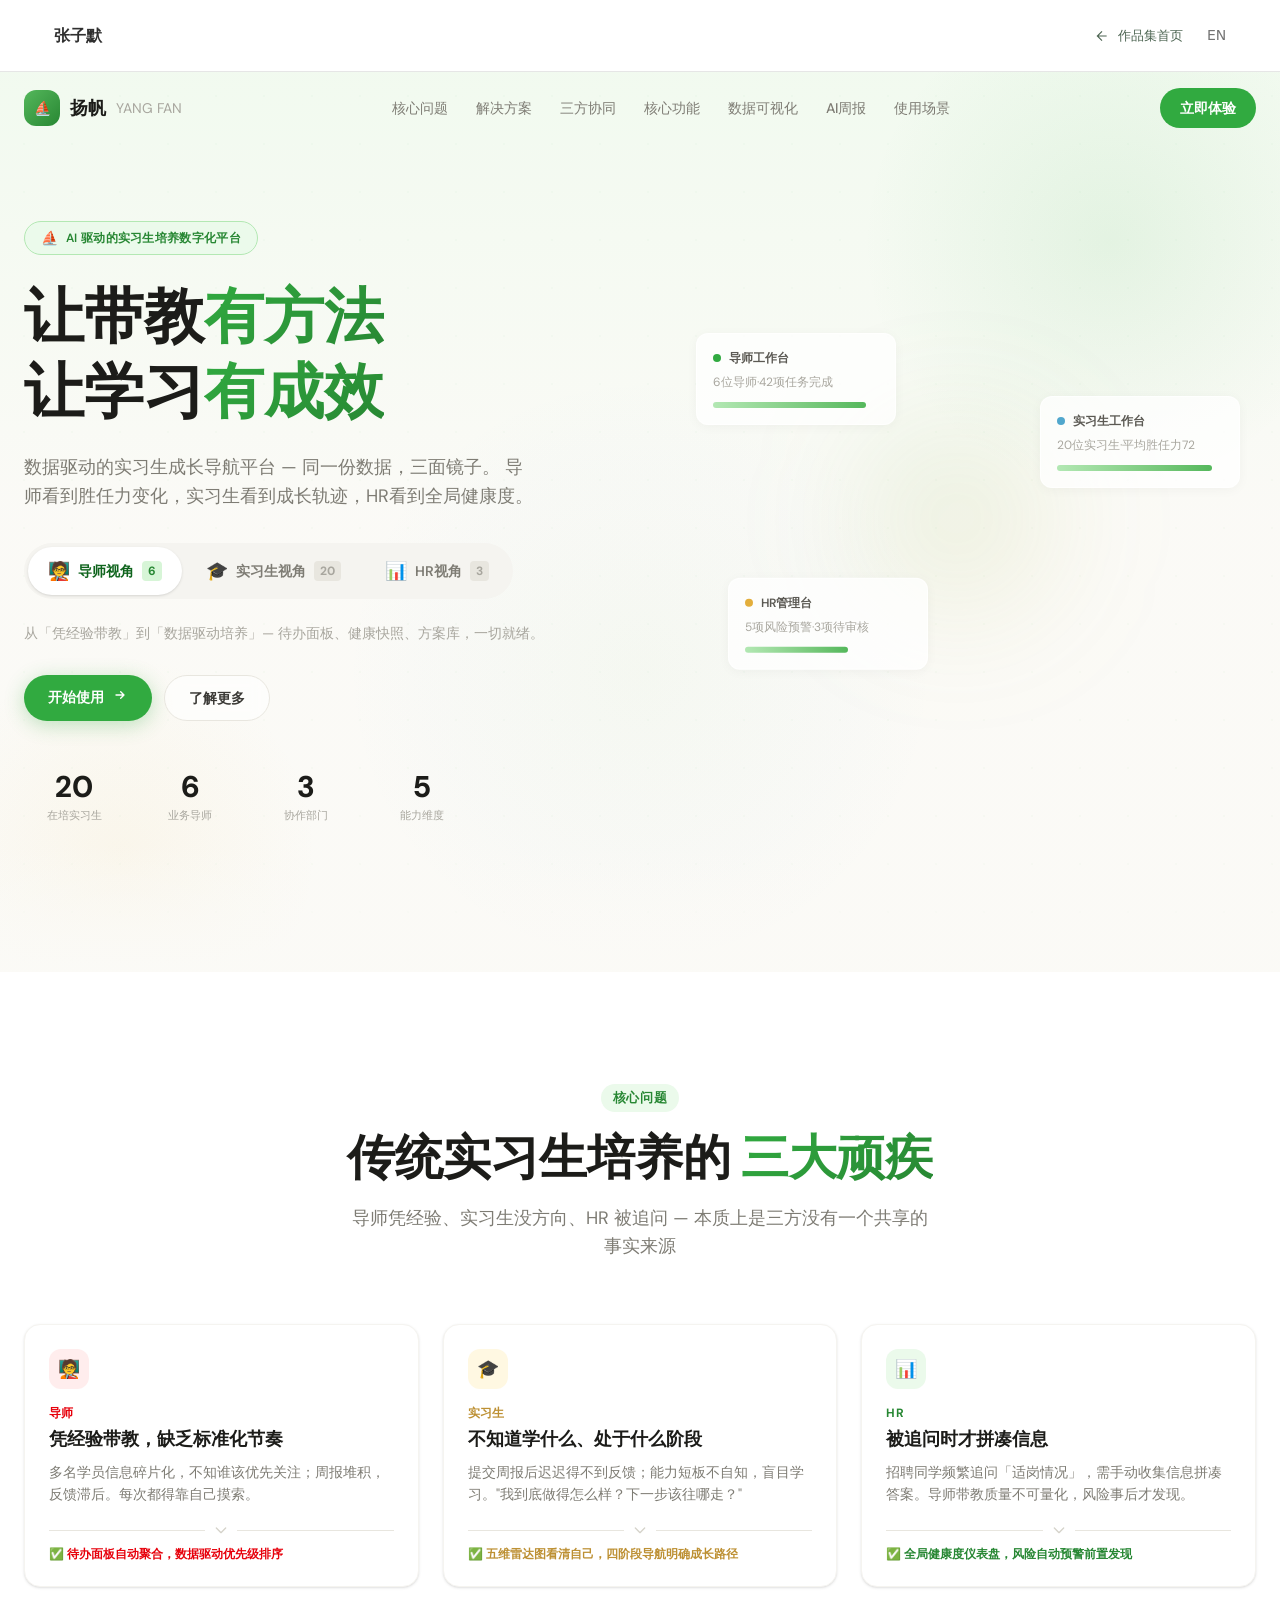
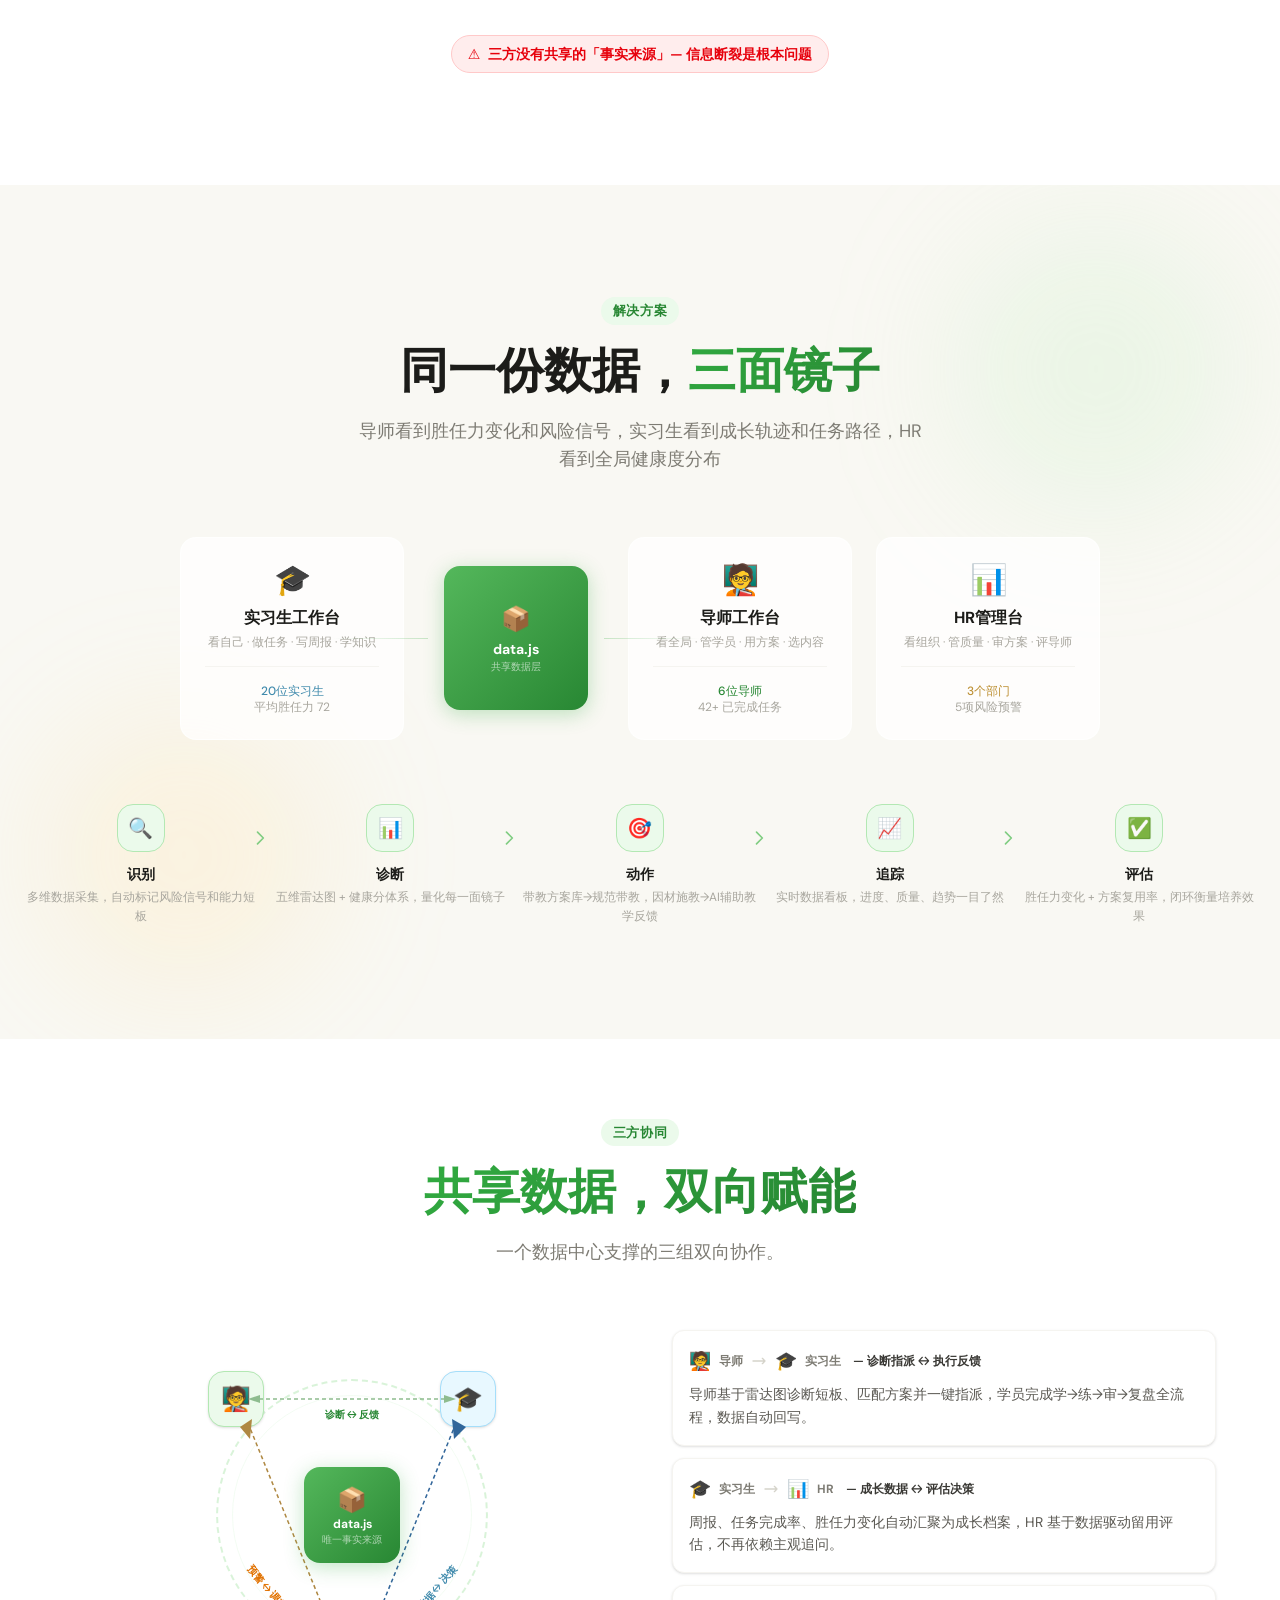
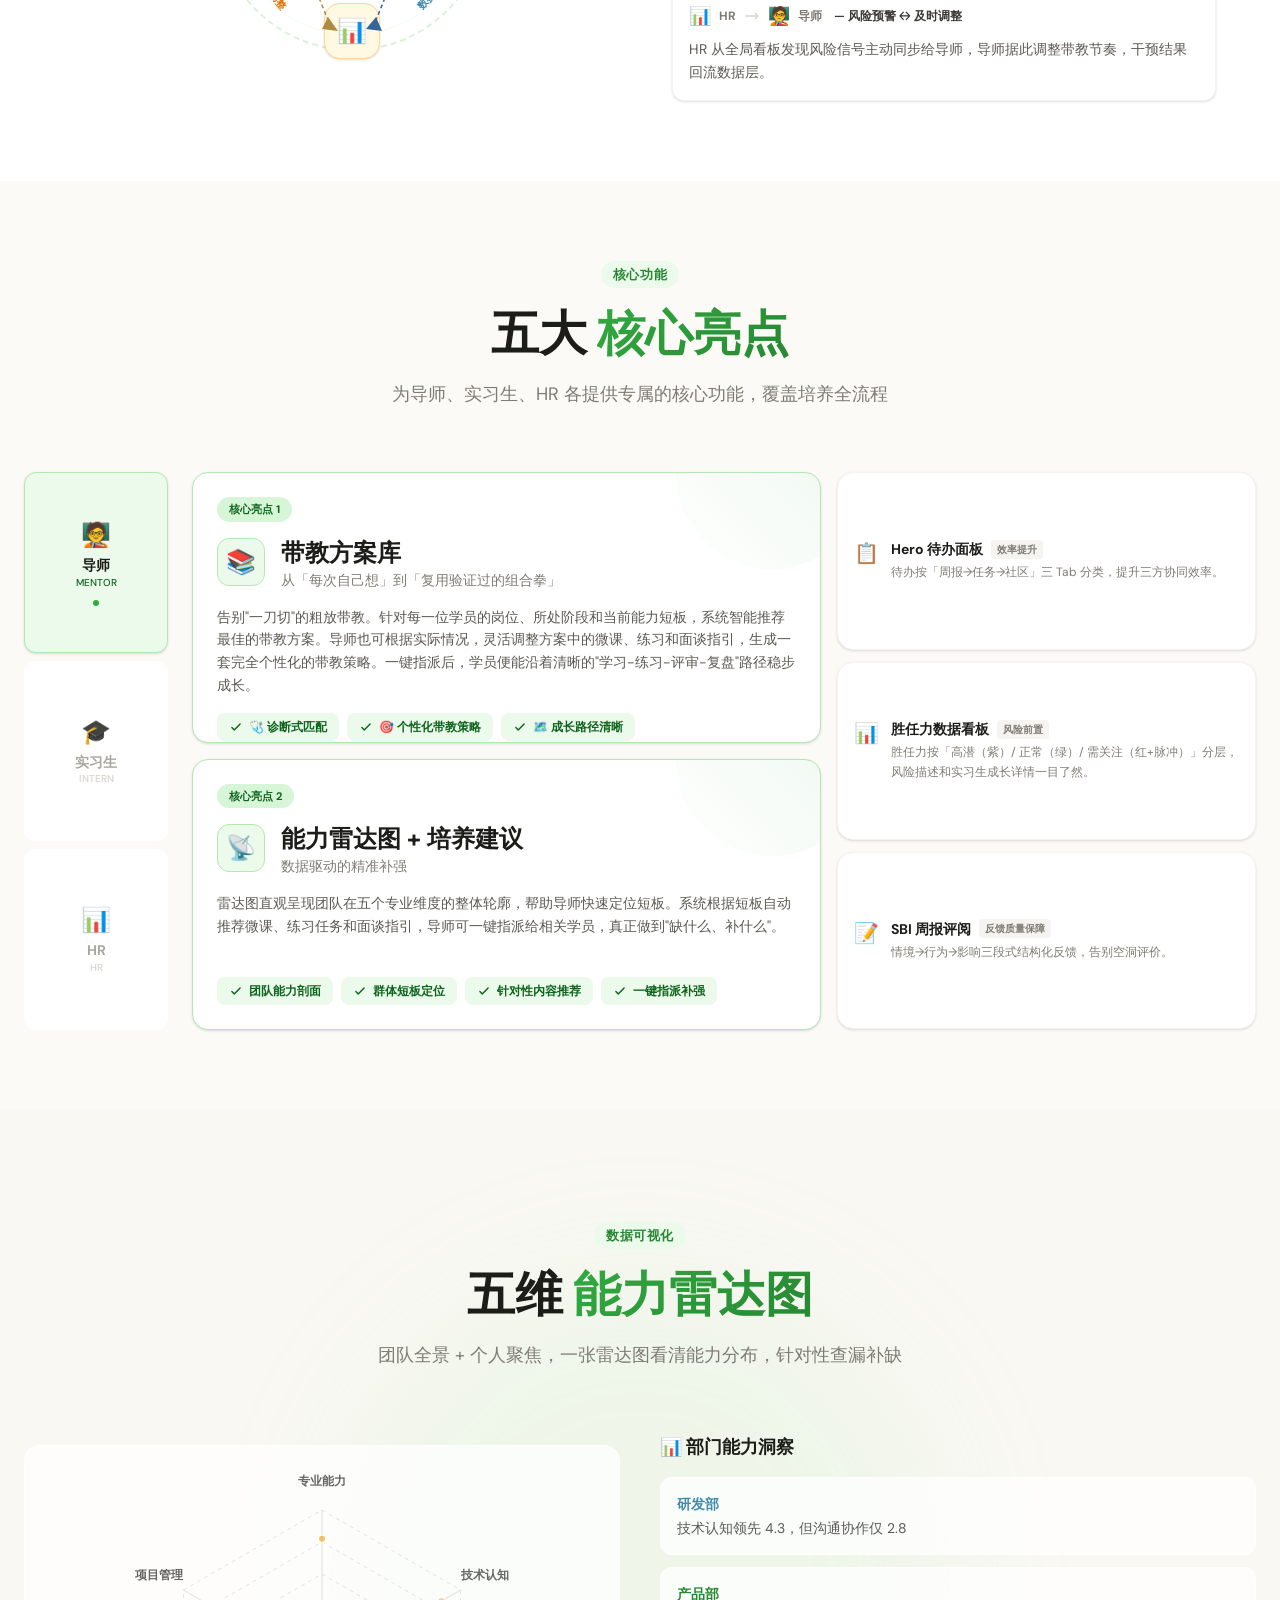
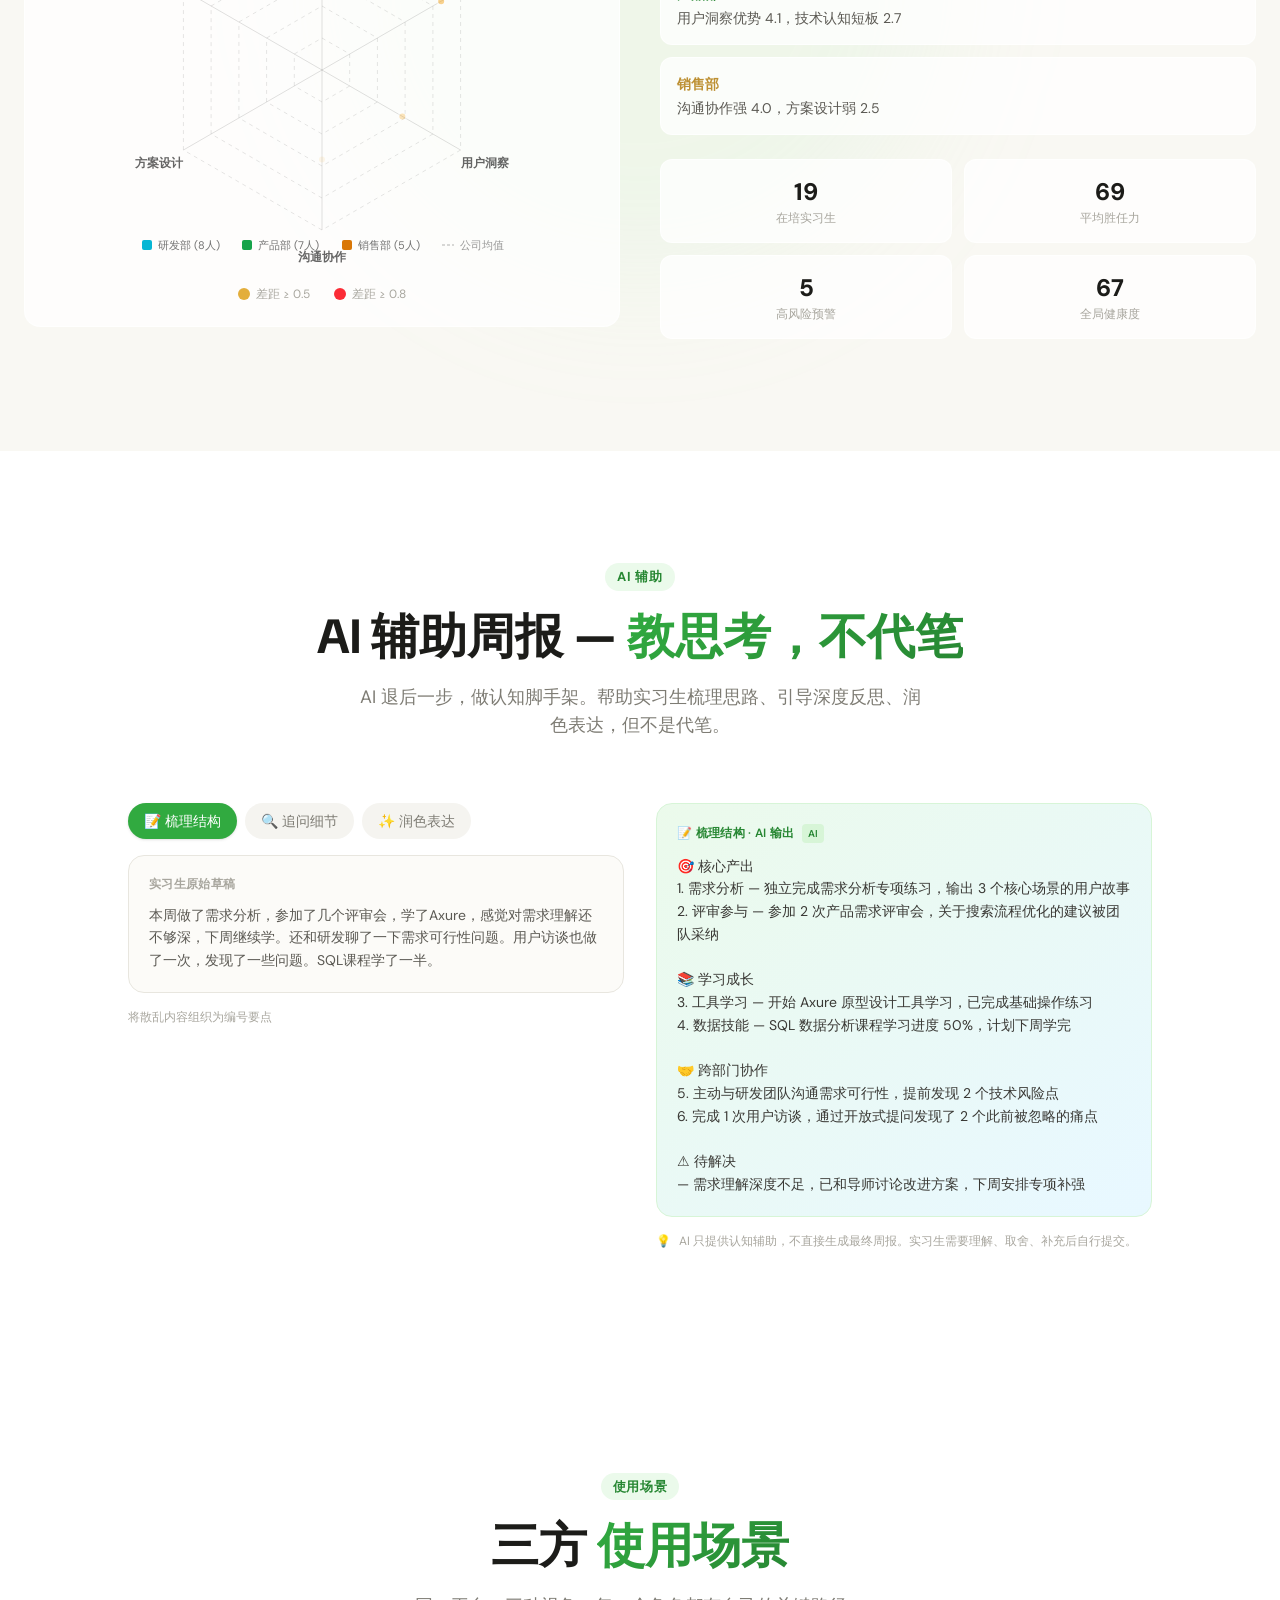
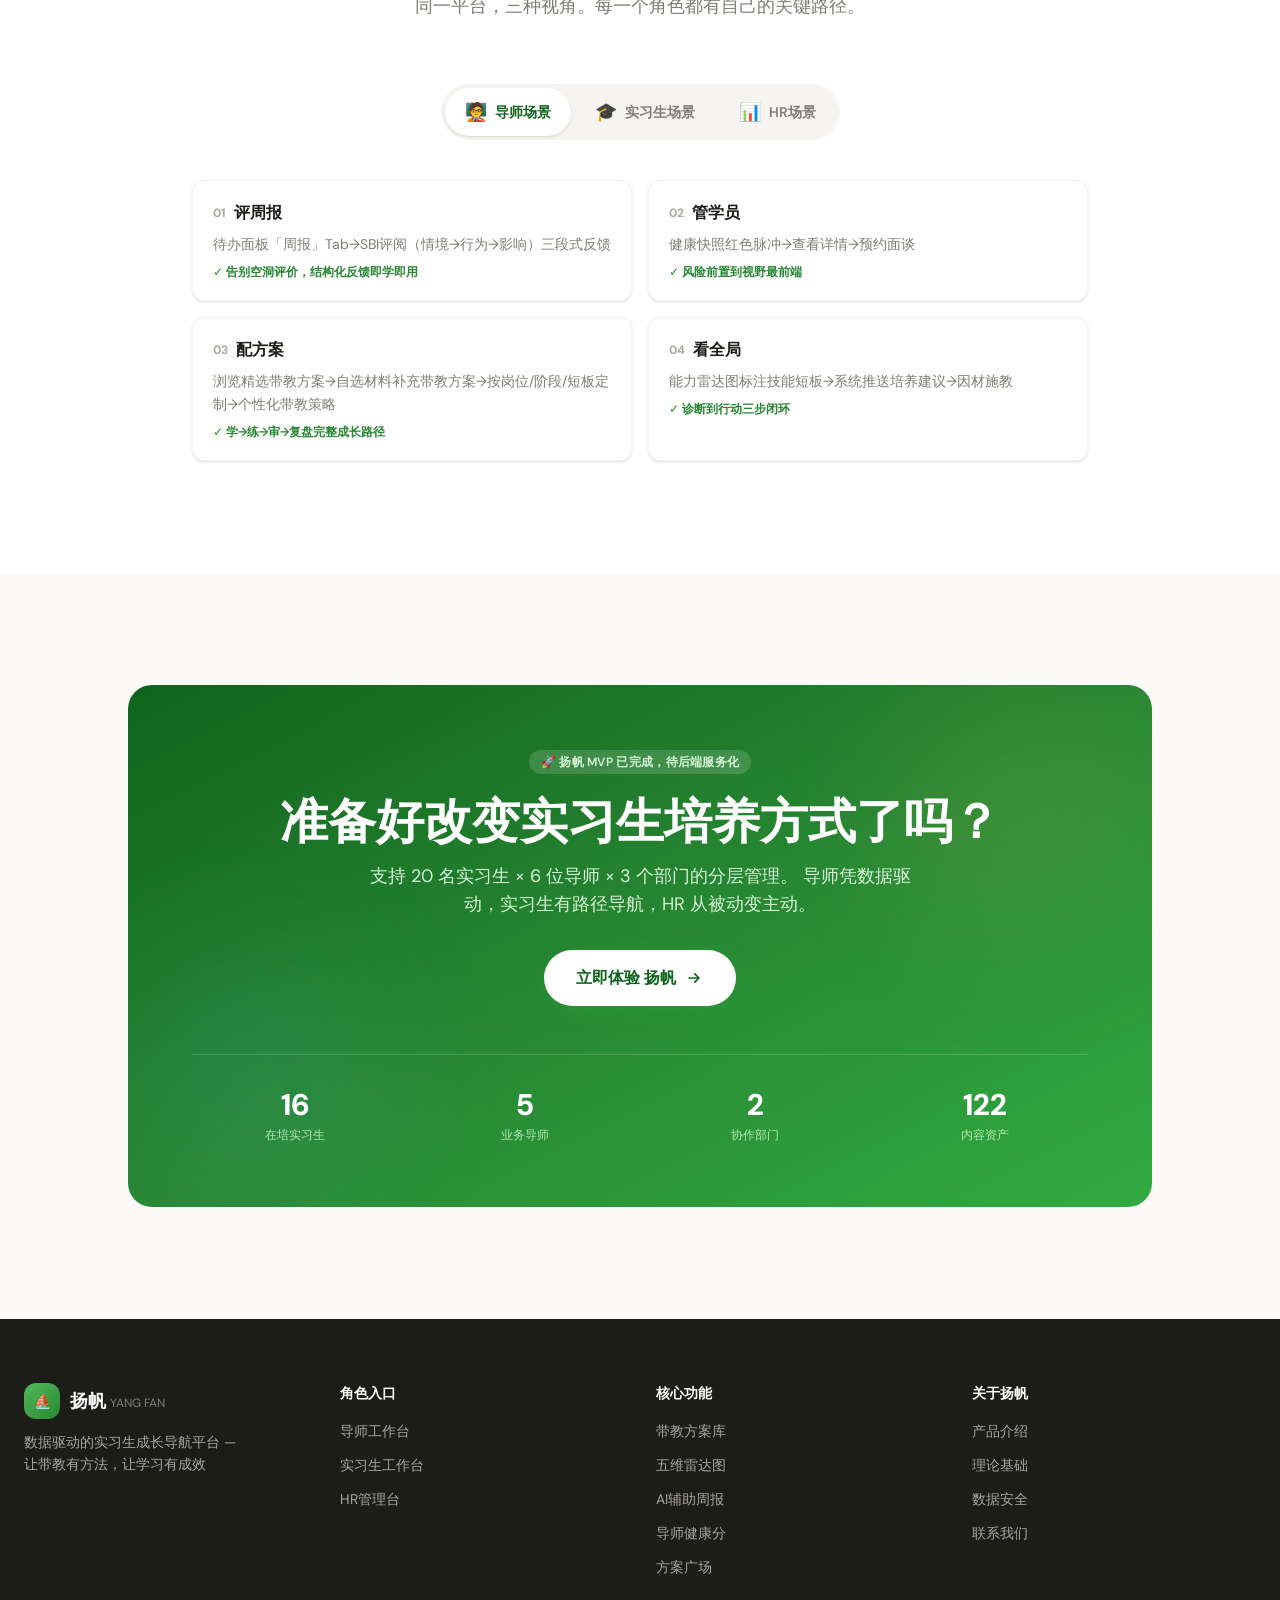
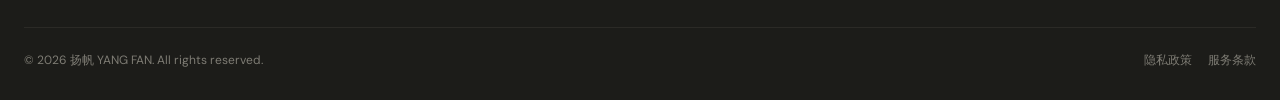
==== commit 682244b7: "Add portfolio home and language navigation above YangFan project menu" ====
--- a/index.html
+++ b/index.html
@@ -9,8 +9,9 @@
   <link href="https://fonts.googleapis.com/css2?family=DM+Sans:opsz,wght@9..40,400;9..40,500;9..40,600;9..40,700;9..40,800&display=swap" rel="stylesheet" />
   <script type="module" crossorigin src="./assets/index-LBkyWSXF.js"></script>
   <link rel="stylesheet" crossorigin href="./assets/index-oeOdbUMu.css">
+<link rel="stylesheet" href="./portfolio-nav.css">
 </head>
-<body>
+<body class="portfolio-framed"><nav class="portfolio-return-nav" aria-label="作品集导航"><div class="portfolio-return-inner"><a class="portfolio-return-name" href="https://xuan-213.github.io/" aria-label="返回作品集首页">张子默</a><div class="portfolio-return-actions"><a class="portfolio-home" href="https://xuan-213.github.io/" aria-label="返回作品集首页"><svg width="16" height="16" viewBox="0 0 24 24" fill="none" stroke="currentColor" stroke-width="1.7" aria-hidden="true"><path d="M19 12H5m7-7-7 7 7 7"/></svg><span>作品集首页</span></a><a class="portfolio-language" href="https://xuan-213.github.io/yangfan-demo-en/">EN</a></div></div></nav>
   <div id="root"></div>
 </body>
 </html>
--- a/portfolio-nav.css
+++ b/portfolio-nav.css
@@ -0,0 +1,13 @@
+
+:root{--portfolio-nav-height:72px}
+body.portfolio-framed{padding-top:var(--portfolio-nav-height)}
+.portfolio-return-nav{position:fixed;inset:0 0 auto;z-index:1000;height:var(--portfolio-nav-height);background:rgba(255,255,255,.96);border-bottom:1px solid #e6e6e6;backdrop-filter:blur(16px);font-family:Inter,system-ui,'Microsoft YaHei',sans-serif;color:#303030}
+.portfolio-return-inner{max-width:1440px;height:100%;padding:0 clamp(20px,4.2vw,60px);margin:auto;display:flex;align-items:center;justify-content:space-between;gap:16px}
+.portfolio-return-name{font-size:16px;font-weight:600;color:#303030;text-decoration:none;white-space:nowrap}
+.portfolio-return-actions{display:flex;align-items:center;gap:24px}
+.portfolio-language{font-size:14px;color:#737373;text-decoration:none;font-weight:500}
+.portfolio-home{display:flex;align-items:center;gap:8px;color:#4d6552;font-size:13px;text-decoration:none}
+.portfolio-return-nav a:hover{color:#258336}.portfolio-return-nav a:focus-visible{outline:2px solid #258336;outline-offset:5px;border-radius:4px}
+body.portfolio-framed nav.fixed{top:var(--portfolio-nav-height)!important}
+body.portfolio-framed section[id]{scroll-margin-top:calc(var(--portfolio-nav-height) + 88px)}
+@media(max-width:480px){:root{--portfolio-nav-height:60px}.portfolio-return-actions{gap:16px}.portfolio-home span{display:none}}
